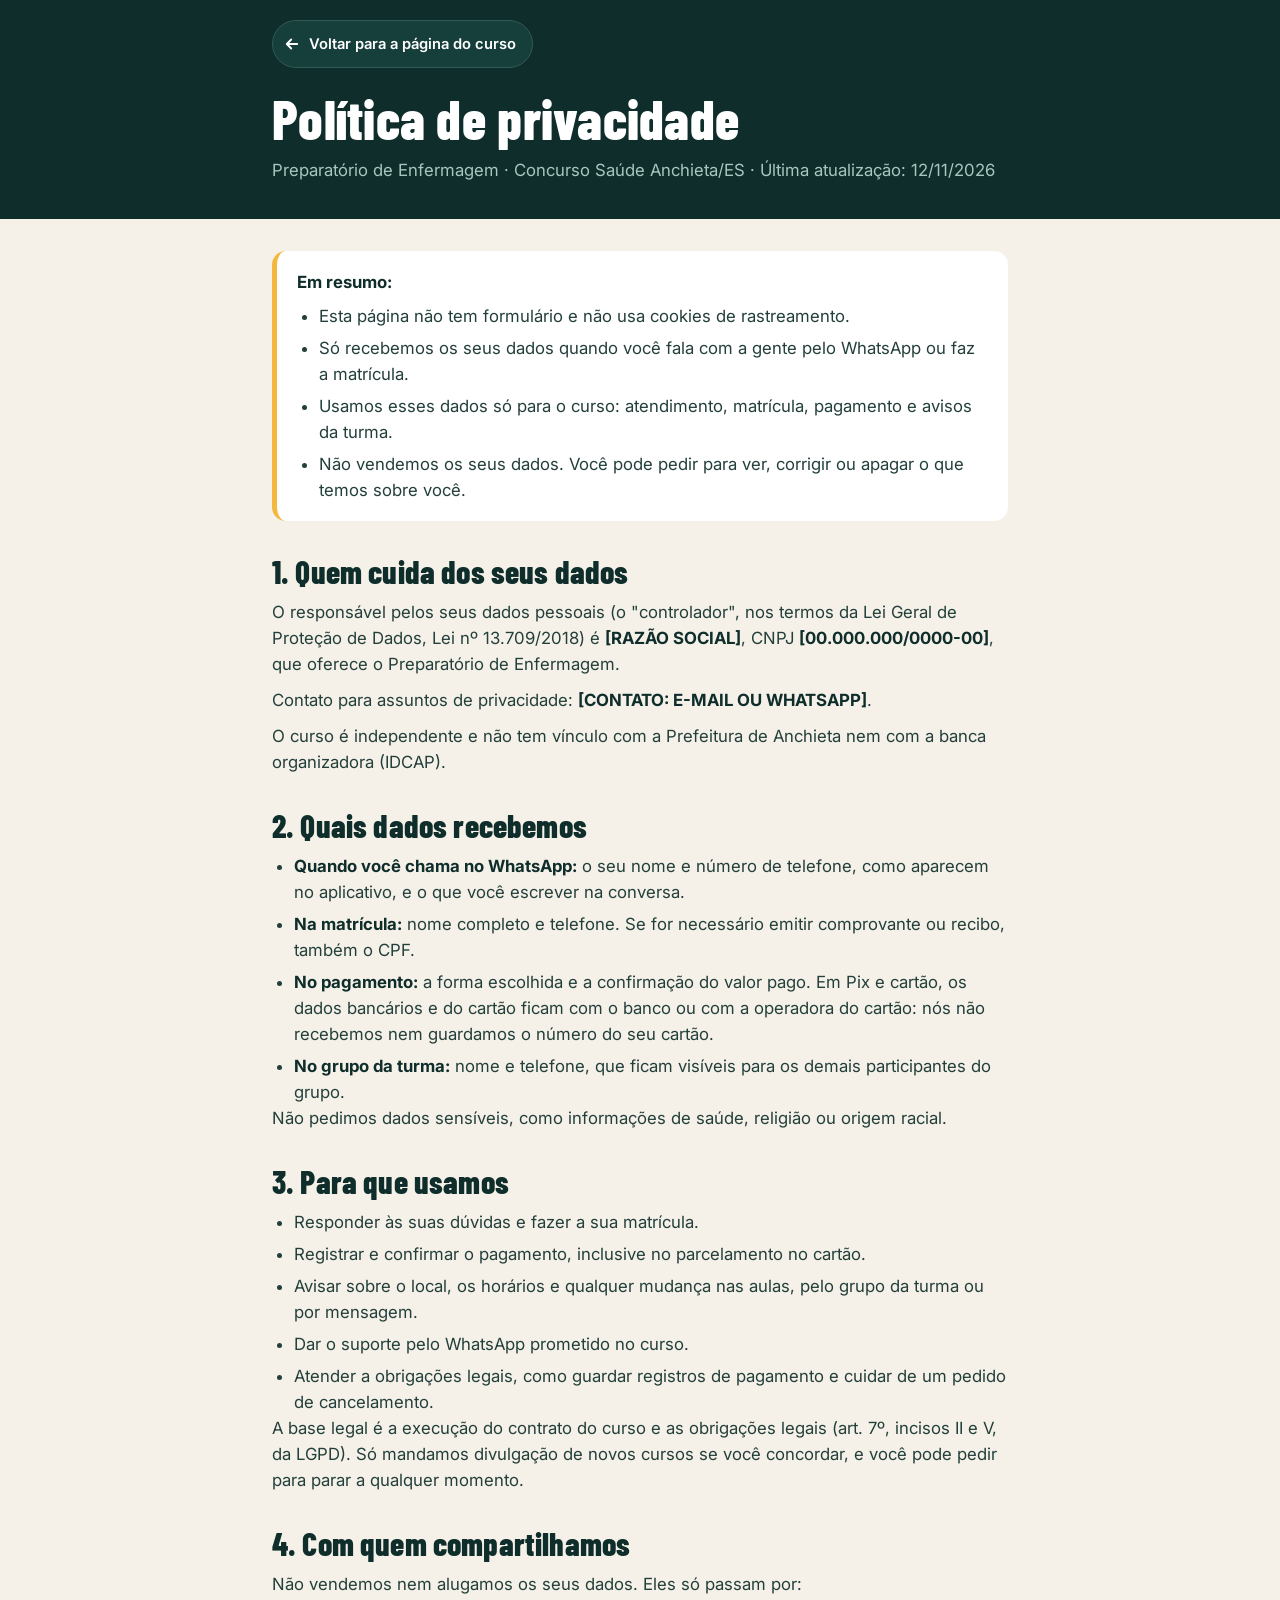
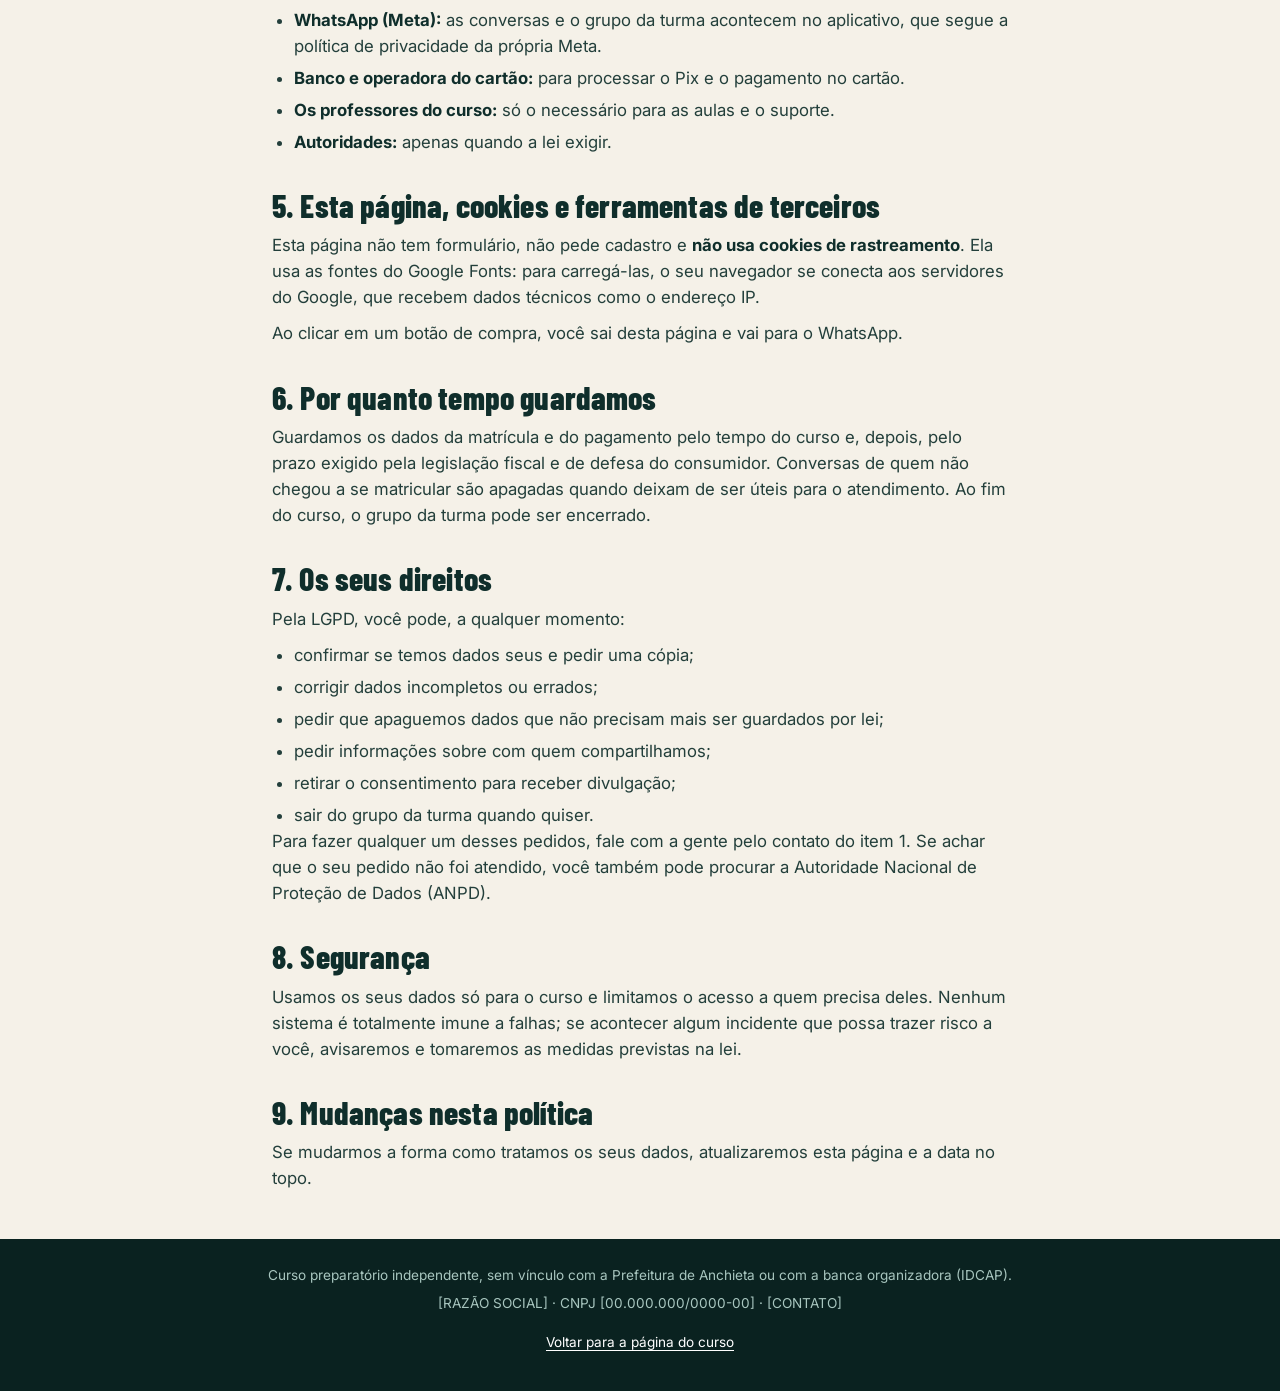
==== politica-de-privacidade.html @ b770c4c9 "Pagina de vendas do Preparatorio de Enfermagem (Concurso Saude Anchieta/ES) Co-Authored-By: Claude O" ====
<!DOCTYPE html>
<html lang="pt-BR">
<head>
<meta charset="UTF-8">
<meta name="viewport" content="width=device-width, initial-scale=1, viewport-fit=cover">
<title>Política de privacidade · Preparatório de Enfermagem</title>
<meta name="description" content="Como o Preparatório de Enfermagem trata os seus dados pessoais.">
<meta name="theme-color" content="#0F2E2B">
<meta name="robots" content="noindex">
<link rel="icon" href="data:image/svg+xml,%3Csvg xmlns='http://www.w3.org/2000/svg' viewBox='0 0 32 32'%3E%3Crect width='32' height='32' rx='8' fill='%230F2E2B'/%3E%3Cpath d='M13 7h6v6h6v6h-6v6h-6v-6H7v-6h6z' fill='%23F4B740'/%3E%3C/svg%3E">
<link rel="preconnect" href="https://fonts.googleapis.com">
<link rel="preconnect" href="https://fonts.gstatic.com" crossorigin>
<link href="https://fonts.googleapis.com/css2?family=Barlow+Condensed:wght@700;800&family=Inter:wght@400;500;600;700&display=swap" rel="stylesheet">
<link rel="stylesheet" href="styles.css">
</head>
<body class="pagina-texto">
<a class="pular" href="#conteudo">Pular para o conteúdo</a>

<header class="texto-topo">
  <div class="caixa estreita">
    <a class="voltar" href="index.html">
      <svg viewBox="0 0 24 24" aria-hidden="true"><path d="M19 12H5M11 6l-6 6 6 6"/></svg>
      Voltar para a página do curso
    </a>
    <h1>Política de privacidade</h1>
    <p>Preparatório de Enfermagem · Concurso Saúde Anchieta/ES · Última atualização: 12/11/2026</p>
  </div>
</header>

<main id="conteudo" class="texto-corpo">
  <div class="caixa estreita">

    <div class="resumo-privacidade">
      <p><strong>Em resumo:</strong></p>
      <ul>
        <li>Esta página não tem formulário e não usa cookies de rastreamento.</li>
        <li>Só recebemos os seus dados quando você fala com a gente pelo WhatsApp ou faz a matrícula.</li>
        <li>Usamos esses dados só para o curso: atendimento, matrícula, pagamento e avisos da turma.</li>
        <li>Não vendemos os seus dados. Você pode pedir para ver, corrigir ou apagar o que temos sobre você.</li>
      </ul>
    </div>

    <h2>1. Quem cuida dos seus dados</h2>
    <p>O responsável pelos seus dados pessoais (o "controlador", nos termos da Lei Geral de Proteção de Dados, Lei nº 13.709/2018) é <strong>[RAZÃO SOCIAL]</strong>, CNPJ <strong>[00.000.000/0000-00]</strong>, que oferece o Preparatório de Enfermagem.</p>
    <p>Contato para assuntos de privacidade: <strong>[CONTATO: E-MAIL OU WHATSAPP]</strong>.</p>
    <p>O curso é independente e não tem vínculo com a Prefeitura de Anchieta nem com a banca organizadora (IDCAP).</p>

    <h2>2. Quais dados recebemos</h2>
    <ul>
      <li><strong>Quando você chama no WhatsApp:</strong> o seu nome e número de telefone, como aparecem no aplicativo, e o que você escrever na conversa.</li>
      <li><strong>Na matrícula:</strong> nome completo e telefone. Se for necessário emitir comprovante ou recibo, também o CPF.</li>
      <li><strong>No pagamento:</strong> a forma escolhida e a confirmação do valor pago. Em Pix e cartão, os dados bancários e do cartão ficam com o banco ou com a operadora do cartão: nós não recebemos nem guardamos o número do seu cartão.</li>
      <li><strong>No grupo da turma:</strong> nome e telefone, que ficam visíveis para os demais participantes do grupo.</li>
    </ul>
    <p>Não pedimos dados sensíveis, como informações de saúde, religião ou origem racial.</p>

    <h2>3. Para que usamos</h2>
    <ul>
      <li>Responder às suas dúvidas e fazer a sua matrícula.</li>
      <li>Registrar e confirmar o pagamento, inclusive no parcelamento no cartão.</li>
      <li>Avisar sobre o local, os horários e qualquer mudança nas aulas, pelo grupo da turma ou por mensagem.</li>
      <li>Dar o suporte pelo WhatsApp prometido no curso.</li>
      <li>Atender a obrigações legais, como guardar registros de pagamento e cuidar de um pedido de cancelamento.</li>
    </ul>
    <p>A base legal é a execução do contrato do curso e as obrigações legais (art. 7º, incisos II e V, da LGPD). Só mandamos divulgação de novos cursos se você concordar, e você pode pedir para parar a qualquer momento.</p>

    <h2>4. Com quem compartilhamos</h2>
    <p>Não vendemos nem alugamos os seus dados. Eles só passam por:</p>
    <ul>
      <li><strong>WhatsApp (Meta):</strong> as conversas e o grupo da turma acontecem no aplicativo, que segue a política de privacidade da própria Meta.</li>
      <li><strong>Banco e operadora do cartão:</strong> para processar o Pix e o pagamento no cartão.</li>
      <li><strong>Os professores do curso:</strong> só o necessário para as aulas e o suporte.</li>
      <li><strong>Autoridades:</strong> apenas quando a lei exigir.</li>
    </ul>

    <h2>5. Esta página, cookies e ferramentas de terceiros</h2>
    <p>Esta página não tem formulário, não pede cadastro e <strong>não usa cookies de rastreamento</strong>. Ela usa as fontes do Google Fonts: para carregá-las, o seu navegador se conecta aos servidores do Google, que recebem dados técnicos como o endereço IP.</p>
    <!-- SE INSTALAR O PIXEL DA META OU O GOOGLE TAG, TROQUE O PARÁGRAFO ACIMA: informe que a página passa a usar
         cookies de medição de anúncios dessas empresas e como a pessoa pode desativá-los (configurações do navegador
         e da conta da Meta/Google). Atualize também a data no topo. -->
    <p>Ao clicar em um botão de compra, você sai desta página e vai para o WhatsApp.</p>

    <h2>6. Por quanto tempo guardamos</h2>
    <p>Guardamos os dados da matrícula e do pagamento pelo tempo do curso e, depois, pelo prazo exigido pela legislação fiscal e de defesa do consumidor. Conversas de quem não chegou a se matricular são apagadas quando deixam de ser úteis para o atendimento. Ao fim do curso, o grupo da turma pode ser encerrado.</p>

    <h2>7. Os seus direitos</h2>
    <p>Pela LGPD, você pode, a qualquer momento:</p>
    <ul>
      <li>confirmar se temos dados seus e pedir uma cópia;</li>
      <li>corrigir dados incompletos ou errados;</li>
      <li>pedir que apaguemos dados que não precisam mais ser guardados por lei;</li>
      <li>pedir informações sobre com quem compartilhamos;</li>
      <li>retirar o consentimento para receber divulgação;</li>
      <li>sair do grupo da turma quando quiser.</li>
    </ul>
    <p>Para fazer qualquer um desses pedidos, fale com a gente pelo contato do item 1. Se achar que o seu pedido não foi atendido, você também pode procurar a Autoridade Nacional de Proteção de Dados (ANPD).</p>

    <h2>8. Segurança</h2>
    <p>Usamos os seus dados só para o curso e limitamos o acesso a quem precisa deles. Nenhum sistema é totalmente imune a falhas; se acontecer algum incidente que possa trazer risco a você, avisaremos e tomaremos as medidas previstas na lei.</p>

    <h2>9. Mudanças nesta política</h2>
    <p>Se mudarmos a forma como tratamos os seus dados, atualizaremos esta página e a data no topo.</p>
  </div>
</main>

<footer class="rodape">
  <div class="caixa">
    <p>Curso preparatório independente, sem vínculo com a Prefeitura de Anchieta ou com a banca organizadora (IDCAP).</p>
    <p>[RAZÃO SOCIAL] · CNPJ [00.000.000/0000-00] · [CONTATO]</p>
    <p><a href="index.html">Voltar para a página do curso</a></p>
  </div>
</footer>
</body>
</html>
---- styles.css ----
/* Preparatório de Enfermagem · página de vendas. Mobile-first.
   Âmbar só nos botões de compra e números de destaque; coral só nos prazos. */
:root {
  --escuro: #0F2E2B;
  --card: #163F3B;
  --borda: #2F5A55;
  --creme: #F5F1E8;
  --creme-2: #EDE7DA;
  --ambar: #F4B740;
  --ambar-hover: #FFC94D;
  --verde: #22C55E;
  --verde-claro: #15803D;   /* verde dos checks em fundo claro (contraste) */
  --coral: #E8553D;
  --texto-2: #A8C6BF;
  --texto-claro-2: #3D5A56; /* texto secundário em fundo creme */
  --raio: 16px;
  --sombra: 0 18px 40px -22px rgba(4, 20, 18, .55);
  --barra-topo: 40px;
  --lado: 16px;             /* margem lateral */
}

* { box-sizing: border-box; }
html { scroll-behavior: smooth; -webkit-text-size-adjust: 100%; }
body {
  margin: 0;
  font-family: 'Inter', system-ui, -apple-system, 'Segoe UI', Roboto, sans-serif;
  font-size: 1rem;
  line-height: 1.55;
  color: #fff;
  background: var(--escuro);
  padding-top: var(--barra-topo);
  overflow-wrap: break-word;
}
h1, h2, h3 { font-family: 'Barlow Condensed', 'Inter', sans-serif; font-weight: 800; line-height: 1.05; letter-spacing: .005em; margin: 0; }
h2 { font-size: clamp(1.9rem, 7vw, 2.8rem); margin-bottom: 20px; }
h3 { font-size: 1.4rem; font-weight: 700; }
p { margin: 0; }
img { max-width: 100%; display: block; }
a { color: inherit; }
:focus-visible { outline: 3px solid var(--ambar); outline-offset: 3px; border-radius: 6px; }
.clara :focus-visible, .creme-2 :focus-visible { outline-color: var(--escuro); }
.hidden { display: none !important; }
.sr { position: absolute; width: 1px; height: 1px; overflow: hidden; clip: rect(0 0 0 0); white-space: nowrap; }

.pular { position: absolute; left: 12px; top: -60px; z-index: 100; background: var(--ambar); color: var(--escuro); padding: 12px 16px; border-radius: 10px; font-weight: 700; }
.pular:focus { top: calc(var(--barra-topo) + 8px); }

.caixa { width: 100%; max-width: 1100px; margin: 0 auto; padding: 0 var(--lado); }
.estreita { max-width: 800px; }
.centro { text-align: center; }
.secao { padding: 44px 0; }
.escura { background: var(--escuro); color: #fff; }
.clara { background: var(--creme); color: var(--escuro); }
.creme-2 { background: var(--creme-2); color: var(--escuro); }
.destaque { color: var(--ambar); }
.selo { display: inline-block; font-size: .8rem; font-weight: 600; letter-spacing: .02em; color: var(--texto-2); border: 1px solid var(--borda); background: var(--card); padding: 6px 12px; border-radius: 99px; margin-bottom: 14px; }

/* ===== Barra do topo ===== */
.barra-topo {
  position: fixed; inset: 0 0 auto 0; z-index: 50; min-height: var(--barra-topo);
  display: flex; align-items: center; justify-content: center; flex-wrap: wrap; gap: 0 8px; padding: 6px 12px;
  background: #0A2220; border-bottom: 1px solid var(--borda); color: var(--texto-2); font-size: .85rem; text-align: center;
}
.barra-topo strong { color: #fff; font-weight: 700; }
#contador { color: var(--ambar); font-variant-numeric: tabular-nums; }
.so-desktop { display: none; }

/* ===== Botões de compra ===== */
.botao {
  display: inline-flex; align-items: center; justify-content: center; gap: 10px;
  min-height: 52px; padding: 14px 24px; border-radius: 14px;
  background: var(--ambar); color: var(--escuro); text-decoration: none;
  font-weight: 700; font-size: 1.05rem; line-height: 1.2; text-align: center;
  box-shadow: 0 10px 24px -12px rgba(244, 183, 64, .7);
  transition: background .2s ease, transform .2s ease, box-shadow .2s ease;
}
.botao:hover { background: var(--ambar-hover); transform: translateY(-2px); box-shadow: 0 16px 30px -14px rgba(244, 183, 64, .85); }
.botao:active { transform: translateY(0); }
.botao svg { width: 20px; height: 20px; fill: none; stroke: currentColor; stroke-width: 2.4; stroke-linecap: round; stroke-linejoin: round; }
.botao-grande { width: 100%; font-size: 1.12rem; min-height: 56px; }
.botao-gigante { width: 100%; font-size: 1.2rem; min-height: 60px; padding: 16px 24px; }
.sem-quebra { white-space: nowrap; }
.micro { margin-top: 10px; font-size: .85rem; color: var(--texto-2); }
.micro-escuro { color: var(--texto-claro-2); }

/* ===== Hero ===== */
.hero { padding: 28px 0 40px; background:
  radial-gradient(120% 70% at 100% 0%, rgba(34, 197, 94, .12), transparent 60%),
  radial-gradient(90% 60% at 0% 100%, rgba(244, 183, 64, .10), transparent 60%), var(--escuro); }
.hero-grade { display: grid; gap: 28px; }
.hero h1 { font-size: clamp(2.2rem, 10vw, 3.9rem); margin-bottom: 14px; }
.sub { color: #DCEAE6; font-size: 1.05rem; margin-bottom: 22px; }
.sub strong { color: #fff; }

/* Resumo ao lado do título (só em telas largas; no celular, os números logo abaixo cumprem o papel) */
.hero-resumo { display: none; background: var(--card); border: 1px solid var(--borda); border-radius: 22px; padding: 26px; box-shadow: var(--sombra); }
.hero-resumo-titulo { font-size: .8rem; font-weight: 700; letter-spacing: .08em; text-transform: uppercase; color: var(--texto-2); margin-bottom: 14px; }
.hero-resumo ul { list-style: none; margin: 0; padding: 0; display: grid; gap: 14px; }
.hero-resumo li { display: flex; align-items: baseline; gap: 12px; padding-bottom: 14px; border-bottom: 1px solid var(--borda); }
.hero-resumo li:last-child { border-bottom: 0; padding-bottom: 0; }
.hero-resumo strong { font-family: 'Barlow Condensed', sans-serif; font-weight: 800; font-size: 2.4rem; line-height: 1; color: var(--ambar); min-width: 128px; white-space: nowrap; }
.hero-resumo span { color: #DCEAE6; }
.hero-resumo-equipe { margin-top: 18px; padding-top: 16px; border-top: 1px solid var(--borda); font-size: .9rem; color: var(--texto-2); }

/* ===== Números ===== */
.numeros { background: var(--card); border-top: 1px solid var(--borda); border-bottom: 1px solid var(--borda); padding: 24px 0; }
.numeros-grade { display: grid; grid-template-columns: 1fr 1fr; gap: 10px; }
.numero { padding: 14px 12px; border-radius: 14px; background: var(--escuro); border: 1px solid var(--borda); }
.numero strong { display: block; font-family: 'Barlow Condensed', sans-serif; font-weight: 800; font-size: clamp(1.55rem, 7vw, 2.3rem); line-height: 1; color: var(--ambar); margin-bottom: 4px; }
.numero > span { font-size: .85rem; color: var(--texto-2); display: block; }

/* ===== Dor ===== */
.lista-dor { list-style: none; margin: 0 0 22px; padding: 0; display: grid; gap: 10px; }
.lista-dor li { display: flex; gap: 12px; align-items: flex-start; background: #fff; border-radius: 14px; padding: 14px; font-weight: 500; box-shadow: 0 6px 18px -14px rgba(15, 46, 43, .5); }
.icone-x { flex: 0 0 26px; height: 26px; border-radius: 50%; background: #FBE3DE; position: relative; }
.icone-x::before, .icone-x::after { content: ''; position: absolute; left: 6px; top: 12px; width: 14px; height: 2.5px; border-radius: 2px; background: #B83A24; transform: rotate(45deg); }
.icone-x::after { transform: rotate(-45deg); }
.agitacao { font-size: 1.12rem; font-weight: 700; line-height: 1.45; border-left: 5px solid var(--escuro); padding: 4px 0 4px 16px; }
.agitacao-escura { border-left-color: var(--coral); color: #fff; margin-top: 24px; }

/* ===== Cards ===== */
.cards-3 { display: grid; gap: 12px; }
.card { background: var(--card); border: 1px solid var(--borda); border-radius: var(--raio); padding: 20px; }
.card h3 { margin: 12px 0 6px; }
.card p { color: var(--texto-2); }
.card-icone { display: inline-grid; place-items: center; width: 44px; height: 44px; border-radius: 12px; background: rgba(34, 197, 94, .14); }
.card-icone svg { width: 24px; height: 24px; fill: none; stroke: var(--verde); stroke-width: 2; stroke-linecap: round; stroke-linejoin: round; }

/* ===== Aulas ===== */
.aulas { list-style: none; margin: 0; padding: 0; display: grid; gap: 10px; }
.aula { display: flex; gap: 14px; background: #fff; border-radius: var(--raio); padding: 16px; box-shadow: 0 8px 22px -16px rgba(15, 46, 43, .5); }
.aula-num { font-family: 'Barlow Condensed', sans-serif; font-weight: 800; font-size: 2rem; line-height: 1; color: var(--escuro); background: var(--creme); border-radius: 10px; padding: 7px 9px; height: fit-content; }
.aula h3 { margin-bottom: 4px; }
.aula p { color: var(--texto-claro-2); font-size: .95rem; }
.selo-claro { margin-top: 18px; display: inline-block; font-size: .88rem; font-weight: 600; background: var(--escuro); color: var(--creme); padding: 8px 14px; border-radius: 99px; }

/* ===== Equipe ===== */
.equipe-intro { color: #DCEAE6; font-size: 1.05rem; margin-bottom: 22px; }
.professora { background: var(--card); border: 1px solid var(--borda); border-left: 5px solid var(--ambar); border-radius: var(--raio); padding: 22px 20px; margin-bottom: 14px; }
.professora-papel { font-size: .8rem; font-weight: 700; letter-spacing: .08em; text-transform: uppercase; color: var(--ambar); margin-bottom: 6px; }
.professora h3 { font-size: clamp(1.7rem, 7vw, 2.2rem); }
.selos { list-style: none; padding: 0; margin: 14px 0 18px; display: flex; flex-wrap: wrap; gap: 8px; }
.selos li { background: rgba(244, 183, 64, .14); border: 1px solid rgba(244, 183, 64, .45); color: #FFE2A6; font-weight: 700; font-size: .85rem; padding: 6px 12px; border-radius: 99px; }
.rotulo { font-weight: 700; color: var(--texto-2); margin-bottom: 6px; }
.especialidades { margin: 0 0 18px; padding-left: 20px; display: grid; gap: 4px; }
.citacao { margin: 0; padding: 16px 18px; border-radius: 12px; background: var(--escuro); border: 1px solid var(--borda); font-size: 1.05rem; font-style: italic; line-height: 1.5; }
.equipe-demais { border: 1px dashed var(--borda); border-radius: var(--raio); padding: 16px 20px; margin-bottom: 22px; color: #DCEAE6; }

/* ===== Depoimentos ===== */
.depoimentos { display: grid; gap: 12px; }
.depo { margin: 0; background: #fff; border-radius: var(--raio); padding: 20px; }
.depo blockquote { margin: 0 0 10px; }
.depo figcaption { font-weight: 700; color: var(--texto-claro-2); }

/* ===== Pilha de valor ===== */
.pilha { list-style: none; margin: 0 0 20px; padding: 0; display: grid; gap: 10px; }
.pilha li { display: flex; gap: 12px; align-items: flex-start; background: var(--card); border: 1px solid var(--borda); border-radius: 14px; padding: 14px 16px; font-size: 1.02rem; }
.check { flex: 0 0 26px; height: 26px; border-radius: 50%; background: var(--verde); position: relative; }
.check::after { content: ''; position: absolute; left: 9px; top: 5px; width: 7px; height: 13px; border: solid var(--escuro); border-width: 0 3px 3px 0; transform: rotate(45deg); }
.total-questoes { font-size: 1.2rem; text-align: center; margin-bottom: 20px; }
.total-questoes strong { font-family: 'Barlow Condensed', sans-serif; font-size: 2.4rem; color: var(--ambar); display: block; line-height: 1; }

/* ===== Investimento ===== */
.investimento { background: linear-gradient(180deg, var(--creme) 0%, #FBF3DD 100%); }
.preco-grade { display: grid; gap: 16px; }
.preco-card { background: #fff; border: 3px solid var(--escuro); border-radius: 22px; padding: 22px 18px; text-align: center; box-shadow: var(--sombra); }
.ancora { font-size: 1rem; margin-bottom: 14px; }
.ancora s { color: #8B4A3F; text-decoration-thickness: 2px; }
.voce-paga { font-weight: 600; color: var(--texto-claro-2); }
.preco { font-family: 'Barlow Condensed', sans-serif; font-weight: 800; line-height: .9; color: var(--escuro); font-size: clamp(5rem, 25vw, 7.5rem); margin: 4px 0 8px; }
.preco .moeda { font-size: .38em; vertical-align: top; margin-right: 4px; position: relative; top: .25em; }
.parcelas { font-weight: 600; margin-bottom: 16px; }
.argumentos { list-style: none; margin: 0; padding: 0; display: grid; gap: 10px; }
.argumentos li { background: #fff; border-left: 5px solid var(--ambar); border-radius: 12px; padding: 14px 16px; }

/* ===== Comparativo ===== */
.comparativo { width: 100%; border-collapse: separate; border-spacing: 0; font-size: .97rem; }
.comparativo th, .comparativo td { padding: 14px 16px; text-align: left; vertical-align: middle; }
.comparativo thead th { font-family: 'Barlow Condensed', sans-serif; font-size: 1.2rem; font-weight: 700; letter-spacing: .01em; }
.comparativo thead .col-item { color: var(--texto-claro-2); padding-left: 4px; }
.comparativo thead .col-sozinho { background: #DCD4C3; color: var(--escuro); text-align: center; border-radius: 14px 0 0 0; }
.comparativo thead .col-prep { background: var(--escuro); color: #fff; border-radius: 0 14px 0 0; position: relative; }
.selo-recomendado { display: block; width: fit-content; margin-bottom: 4px; font-family: 'Inter', sans-serif; font-size: .7rem; font-weight: 700; letter-spacing: .06em; text-transform: uppercase; background: var(--ambar); color: var(--escuro); padding: 3px 8px; border-radius: 99px; }
.comparativo tbody th { background: #fff; font-weight: 600; color: var(--escuro); border-top: 1px solid #E8E1D2; }
.comparativo tbody tr:first-child th { border-top-left-radius: 14px; }
.comparativo tbody tr:last-child th { border-bottom-left-radius: 14px; }
.comparativo tbody .col-sozinho { background: #F7F3EA; color: #8B4A3F; font-weight: 600; text-align: center; border-top: 1px solid #E8E1D2; white-space: nowrap; }
.comparativo tbody .col-prep { background: #EAF6EE; color: var(--escuro); font-weight: 700; border-top: 1px solid #D5EBDC; }
.comparativo tbody tr:last-child .col-prep { border-bottom-right-radius: 14px; }
.cel { display: inline-flex; align-items: flex-start; gap: 8px; text-align: left; }
.marca { display: inline-block; width: 22px; height: 22px; border-radius: 50%; position: relative; flex: 0 0 22px; margin-top: 1px; }
.marca.nao { background: #FBE3DE; }
.marca.nao::before, .marca.nao::after { content: ''; position: absolute; left: 5px; top: 10px; width: 12px; height: 2.2px; border-radius: 2px; background: #B83A24; transform: rotate(45deg); }
.marca.nao::after { transform: rotate(-45deg); }
.marca.sim { background: var(--verde-claro); }
.marca.sim::after { content: ''; position: absolute; left: 8px; top: 4px; width: 5px; height: 10px; border: solid #fff; border-width: 0 2.4px 2.4px 0; transform: rotate(45deg); }

/* No celular, cada linha vira um bloco: o item em cima e as duas respostas lado a lado */
@media (max-width: 599px) {
  .comparativo, .comparativo tbody, .comparativo tr, .comparativo th, .comparativo td { display: block; }
  .comparativo thead { position: absolute; width: 1px; height: 1px; overflow: hidden; clip: rect(0 0 0 0); }
  .comparativo tbody { display: grid; gap: 10px; }
  .comparativo tbody tr { display: grid; grid-template-columns: 1fr 1.6fr; border-radius: 14px; overflow: hidden; box-shadow: 0 6px 18px -14px rgba(15, 46, 43, .5); }
  .comparativo tbody th { grid-column: 1 / -1; border-top: 0; border-radius: 0 !important; padding: 12px 14px; font-size: 1rem; }
  .comparativo tbody td { border-top: 0; padding: 10px 14px 12px; font-size: .92rem; text-align: left; white-space: normal; border-radius: 0 !important; }
  .comparativo tbody td::before { content: attr(data-rotulo); display: block; font-size: .72rem; font-weight: 700; letter-spacing: .05em; text-transform: uppercase; color: var(--texto-claro-2); margin-bottom: 4px; }
  .comparativo tbody .col-sozinho { text-align: left; }
}

/* ===== Linha do tempo ===== */
.linha-tempo { list-style: none; margin: 0; padding: 0 0 0 26px; position: relative; display: grid; gap: 18px; }
.linha-tempo::before { content: ''; position: absolute; left: 7px; top: 8px; bottom: 8px; width: 3px; border-radius: 3px; background: var(--borda); }
.linha-tempo li { position: relative; }
.linha-tempo li::before { content: ''; position: absolute; left: -26px; top: 6px; width: 17px; height: 17px; border-radius: 50%; background: var(--coral); box-shadow: 0 0 0 4px var(--escuro); }
.linha-tempo .data { display: block; font-family: 'Barlow Condensed', sans-serif; font-weight: 800; font-size: 2rem; line-height: 1; color: var(--coral); }
.linha-tempo span { color: #DCEAE6; }
.vagas { margin-top: 14px; font-weight: 700; color: var(--texto-2); }

/* ===== Quiz ===== */
.intro-quiz { margin: -8px 0 18px; color: var(--texto-claro-2); }
.quiz { background: #fff; border-radius: 20px; padding: 18px; box-shadow: var(--sombra); }
.quiz-progresso { font-size: .85rem; font-weight: 700; color: var(--texto-claro-2); margin-bottom: 6px; }
.quiz-pergunta { font-family: 'Barlow Condensed', sans-serif; font-size: 1.5rem; font-weight: 700; line-height: 1.15; margin-bottom: 14px; }
.quiz-pergunta:focus { outline: none; }
.quiz-opcoes { display: grid; gap: 8px; }
.quiz-opcao {
  display: flex; align-items: center; gap: 12px; width: 100%; min-height: 52px; padding: 10px 12px;
  border: 2px solid #DCD4C3; border-radius: 12px; background: var(--creme); color: var(--escuro);
  font: inherit; font-weight: 600; text-align: left; cursor: pointer; transition: border-color .15s, background .15s;
}
.quiz-opcao:hover:not(:disabled) { border-color: var(--escuro); }
.quiz-opcao:disabled { cursor: default; }
.quiz-letra { flex: 0 0 32px; height: 32px; border-radius: 9px; display: grid; place-items: center; background: #fff; font-weight: 800; }
.quiz-opcao.certa { border-color: var(--verde-claro); background: #E3F6E8; }
.quiz-opcao.errada { border-color: #B83A24; background: #FBE3DE; }
.quiz-feedback { margin-top: 12px; padding: 12px 14px; border-radius: 12px; font-weight: 500; }
.quiz-feedback.ok { background: #E3F6E8; color: #0F4D27; }
.quiz-feedback.erro { background: #FBE3DE; color: #6E1F12; }
.quiz-acoes { margin-top: 14px; display: flex; justify-content: flex-end; }
.quiz-proxima { min-height: 50px; padding: 12px 22px; border-radius: 12px; border: 0; background: var(--escuro); color: #fff; font: inherit; font-weight: 700; cursor: pointer; }
.quiz-resultado { text-align: center; }
.quiz-resultado .quiz-pergunta { font-size: 1.9rem; }
.quiz-resultado p { margin-bottom: 16px; color: var(--texto-claro-2); }

/* ===== FAQ ===== */
.faq { display: grid; gap: 8px; }
.faq details { background: #fff; border-radius: 14px; border: 1px solid #E3DCCD; }
.faq summary { list-style: none; cursor: pointer; min-height: 54px; display: flex; align-items: center; justify-content: space-between; gap: 14px; padding: 12px 16px; font-weight: 700; }
.faq summary::-webkit-details-marker { display: none; }
.faq summary::after { content: '+'; flex: 0 0 auto; font-size: 1.6rem; line-height: 1; font-weight: 500; transition: transform .2s; }
.faq details[open] summary::after { transform: rotate(45deg); }
.faq details p { padding: 0 16px 16px; color: var(--texto-claro-2); }

/* ===== Final ===== */
.final { background: radial-gradient(80% 60% at 50% 0%, rgba(244, 183, 64, .14), transparent 70%), var(--escuro); padding: 52px 0; }
.final h2 { font-size: clamp(2.1rem, 9vw, 3.4rem); }
.final p { color: #DCEAE6; font-size: 1.05rem; margin-bottom: 22px; }
.final .micro { margin-top: 10px; margin-bottom: 0; font-size: .9rem; color: var(--texto-2); }

/* ===== Rodapé ===== */
.rodape { background: #0A2220; color: var(--texto-2); font-size: .85rem; padding: 26px 0 100px; text-align: center; }
.rodape p + p { margin-top: 6px; }
.rodape a { color: #fff; text-underline-offset: 3px; display: inline-block; padding: 12px 4px; }

/* ===== Página de texto (política de privacidade) ===== */
.pagina-texto { padding-top: 0; background: var(--creme); color: var(--escuro); }
.texto-topo { background: var(--escuro); color: #fff; padding: 20px 0 36px; }
.voltar { display: inline-flex; align-items: center; gap: 8px; min-height: 48px; padding: 0 16px 0 10px; border-radius: 99px; border: 1px solid var(--borda); background: var(--card); color: #fff; text-decoration: none; font-weight: 600; font-size: .92rem; margin-bottom: 22px; }
.voltar svg { width: 18px; height: 18px; fill: none; stroke: currentColor; stroke-width: 2.4; stroke-linecap: round; stroke-linejoin: round; }
.texto-topo h1 { font-size: clamp(2.2rem, 9vw, 3.4rem); margin-bottom: 10px; }
.texto-topo p { color: var(--texto-2); }
.texto-corpo { padding: 32px 0 48px; }
.texto-corpo h2 { font-size: clamp(1.5rem, 6vw, 2rem); margin: 34px 0 10px; }
.texto-corpo h2:first-child { margin-top: 0; }
.texto-corpo p, .texto-corpo li { color: #233F3B; }
.texto-corpo p + p { margin-top: 10px; }
.texto-corpo ul { margin: 10px 0 0; padding-left: 22px; display: grid; gap: 6px; }
.texto-corpo a { color: var(--escuro); font-weight: 600; text-underline-offset: 3px; }
.texto-corpo strong { color: var(--escuro); }
.resumo-privacidade { background: #fff; border-left: 5px solid var(--ambar); border-radius: 14px; padding: 18px 20px; margin-bottom: 8px; }
.resumo-privacidade ul { margin-top: 8px; }
.pagina-texto .rodape { padding-bottom: 26px; }

/* ===== Barra fixa no celular ===== */
.barra-celular {
  position: fixed; left: 0; right: 0; bottom: 0; z-index: 40;
  display: flex; align-items: center; justify-content: space-between; gap: 12px;
  padding: 10px var(--lado) calc(10px + env(safe-area-inset-bottom)); background: rgba(10, 34, 32, .97);
  border-top: 1px solid var(--borda); transform: translateY(110%); transition: transform .3s ease;
}
.barra-celular.visivel { transform: none; }
.barra-preco { font-family: 'Barlow Condensed', sans-serif; font-weight: 800; font-size: 1.7rem; color: var(--ambar); }
.barra-celular .botao { flex: 1; max-width: 240px; min-height: 50px; padding: 12px 18px; }

/* ===== Aparecer ao rolar (só com JavaScript; sem ele, tudo aparece) ===== */
.js .revelar { opacity: 0; transform: translateY(16px); transition: opacity .6s ease, transform .6s ease; }
.js .revelar.visivel { opacity: 1; transform: none; }

/* ===== Telas maiores ===== */
@media (min-width: 600px) {
  :root { --lado: 24px; }
  .so-desktop { display: inline; }
  .numeros-grade { grid-template-columns: repeat(4, 1fr); }
  .botao-grande { width: auto; }
  .botao-gigante { width: auto; min-width: 360px; }
}
@media (min-width: 900px) {
  :root { --lado: 32px; }
  body { font-size: 1.05rem; }
  .secao { padding: 64px 0; }
  .hero { padding: 52px 0 60px; }
  .hero-grade { grid-template-columns: 1.35fr .65fr; align-items: center; gap: 48px; }
  .hero-resumo { display: block; }
  .cards-3 { grid-template-columns: repeat(3, 1fr); gap: 16px; }
  .aulas { grid-template-columns: repeat(2, 1fr); gap: 12px; }
  .depoimentos { grid-template-columns: repeat(3, 1fr); }
  .preco-grade { grid-template-columns: 1.1fr .9fr; align-items: center; gap: 28px; }
  .preco-card { padding: 30px; }
  .barra-celular { display: none; }
  .rodape { padding-bottom: 26px; }
  .final { padding: 72px 0; }
}
@media (max-width: 380px) {
  :root { --lado: 14px; }
  body { font-size: .97rem; }
  .barra-topo { font-size: .78rem; }
  .numero { padding: 12px 10px; }
  .numero > span { font-size: .8rem; }
}

/* =====================================================================
   EFEITOS (só transform e opacity, leves no celular).
   Todos desligam com "reduzir movimento" no sistema (bloco no fim do arquivo).
   ===================================================================== */

/* Barra de progresso da leitura, logo abaixo da barra do prazo */
.progresso-leitura { position: fixed; left: 0; right: 0; top: var(--barra-topo); height: 3px; z-index: 51; background: var(--ambar); transform-origin: 0 50%; transform: scaleX(0); pointer-events: none; }

/* Topo: entra em sequência ao abrir a página */
@keyframes subir { from { opacity: 0; transform: translateY(18px); } to { opacity: 1; transform: none; } }
.hero-texto > *, .hero-resumo { animation: subir .7s cubic-bezier(.2, .7, .2, 1) both; }
.hero-texto > :nth-child(1) { animation-delay: .05s; }
.hero-texto > :nth-child(2) { animation-delay: .15s; }
.hero-texto > :nth-child(3) { animation-delay: .3s; }
.hero-texto > :nth-child(4) { animation-delay: .45s; }
.hero-texto > :nth-child(5) { animation-delay: .55s; }
.hero-resumo { animation-delay: .4s; }
.hero-resumo li { animation: subir .6s ease both; }
.hero-resumo li:nth-child(1) { animation-delay: .6s; }
.hero-resumo li:nth-child(2) { animation-delay: .72s; }
.hero-resumo li:nth-child(3) { animation-delay: .84s; }

/* Sublinhado âmbar que se desenha embaixo do destaque do título */
.hero h1 .destaque { background: linear-gradient(var(--ambar), var(--ambar)) 0 100% / 0 4px no-repeat; padding-bottom: 2px; animation: sublinhar .9s .9s cubic-bezier(.6, 0, .2, 1) forwards; }
@keyframes sublinhar { to { background-size: 100% 4px; } }

/* Luz que passeia devagar no fundo do topo */
.hero { position: relative; overflow: hidden; }
.hero::before { content: ''; position: absolute; width: 520px; height: 520px; right: -180px; top: -160px; border-radius: 50%; background: radial-gradient(closest-side, rgba(244, 183, 64, .16), transparent); animation: flutuar 14s ease-in-out infinite alternate; pointer-events: none; }
.hero > .caixa { position: relative; }
@keyframes flutuar { to { transform: translate(-120px, 140px) scale(1.15); } }

/* Seta do botão principal "chamando" */
.botao-grande svg { animation: empurrar 2.4s ease-in-out infinite; }
@keyframes empurrar { 0%, 60%, 100% { transform: none; } 75% { transform: translateX(5px); } }

/* Brilho que atravessa os botões de compra principais de tempos em tempos */
.botao-brilho { position: relative; overflow: hidden; isolation: isolate; }
.botao-brilho::after { content: ''; position: absolute; inset: 0 auto 0 0; width: 45%; z-index: -1; background: linear-gradient(100deg, transparent, rgba(255, 255, 255, .55), transparent); transform: translateX(-130%) skewX(-18deg); animation: brilho 4.5s ease-in-out 1.6s infinite; }
@keyframes brilho { 0% { transform: translateX(-130%) skewX(-18deg); } 25%, 100% { transform: translateX(330%) skewX(-18deg); } }

/* Contagem dos números: largura fixa para o texto não "pular" */
[data-contar] { font-variant-numeric: tabular-nums; display: inline-block; text-align: left; }

/* Cascata: os itens de uma lista aparecem um depois do outro (atraso definido no script) */
.js .revelar { transition: opacity .6s ease var(--atraso, 0s), transform .6s cubic-bezier(.2, .7, .2, 1) var(--atraso, 0s); }

/* Cartões sobem um pouco ao passar o mouse (só em quem tem mouse) */
@media (hover: hover) {
  .card, .aula, .numero, .argumentos li, .pilha li { transition: transform .25s ease, box-shadow .25s ease, border-color .25s ease, opacity .6s ease var(--atraso, 0s); }
  .card:hover, .numero:hover { transform: translateY(-4px); border-color: var(--ambar); box-shadow: 0 18px 30px -18px rgba(0, 0, 0, .6); }
  .aula:hover, .argumentos li:hover { transform: translateY(-3px); box-shadow: 0 16px 30px -18px rgba(15, 46, 43, .55); }
  .pilha li:hover { transform: translateX(4px); border-color: var(--verde); }
  .aula:hover .aula-num { background: var(--ambar); }
  .aula-num { transition: background .25s ease; }
}

/* Checks verdes "estalam" quando o item aparece */
.js .pilha li .check, .js .lista-dor li .icone-x { transform: scale(0); transition: transform .45s cubic-bezier(.3, 1.6, .5, 1) calc(var(--atraso, 0s) + .25s); }
.js .pilha li.visivel .check, .js .lista-dor li.visivel .icone-x { transform: scale(1); }

/* Preço: o valor das aulas avulsas é riscado na frente da pessoa */
.ancora s { text-decoration: none; background: linear-gradient(#8B4A3F, #8B4A3F) 0 58% / 0 2.5px no-repeat; transition: background-size .7s cubic-bezier(.6, 0, .2, 1) .6s; }
.js .preco-card.visivel .ancora s, .preco-card:not(.revelar) .ancora s { background-size: 100% 2.5px; }
html:not(.js) .ancora s { text-decoration: line-through; }
.js .preco-card .preco { transform: scale(.85); opacity: 0; transition: transform .6s cubic-bezier(.3, 1.5, .5, 1) .9s, opacity .4s ease .9s; transform-origin: 50% 70%; }
.js .preco-card.visivel .preco { transform: none; opacity: 1; }

/* Linha do tempo se desenha; a data da prova pulsa */
.js .anima-linha::before { transform: scaleY(0); transform-origin: top; transition: transform 1.4s cubic-bezier(.5, 0, .2, 1) .2s; }
.js .anima-linha.visivel::before { transform: none; }
.linha-tempo li:last-child::before { animation: pulsar 2s ease-out infinite; }
@keyframes pulsar { 0% { box-shadow: 0 0 0 4px var(--escuro), 0 0 0 4px rgba(232, 85, 61, .55); } 100% { box-shadow: 0 0 0 4px var(--escuro), 0 0 0 16px rgba(232, 85, 61, 0); } }

/* Quiz: resposta certa salta, errada balança */
.quiz-opcao.certa { animation: saltar .5s cubic-bezier(.3, 1.6, .5, 1); }
.quiz-opcao.errada { animation: balancar .45s ease; }
@keyframes saltar { 40% { transform: scale(1.04); } }
@keyframes balancar { 20%, 60% { transform: translateX(-6px); } 40%, 80% { transform: translateX(6px); } }
.quiz-feedback, .quiz-resultado { animation: subir .4s ease both; }

/* FAQ: a resposta desliza ao abrir */
.faq details[open] p { animation: subir .35s ease both; }

@media (prefers-reduced-motion: reduce) {
  html { scroll-behavior: auto; }
  *, *::before, *::after { transition: none !important; animation: none !important; }
  .js .revelar { opacity: 1; transform: none; }
  .js .pilha li .check, .js .lista-dor li .icone-x, .js .preco-card .preco { transform: none; opacity: 1; }
  .js .anima-linha::before { transform: none; }
  .ancora s { background-size: 100% 2.5px; }
  .hero h1 .destaque { background-size: 100% 4px; }
  .progresso-leitura { display: none; }
}
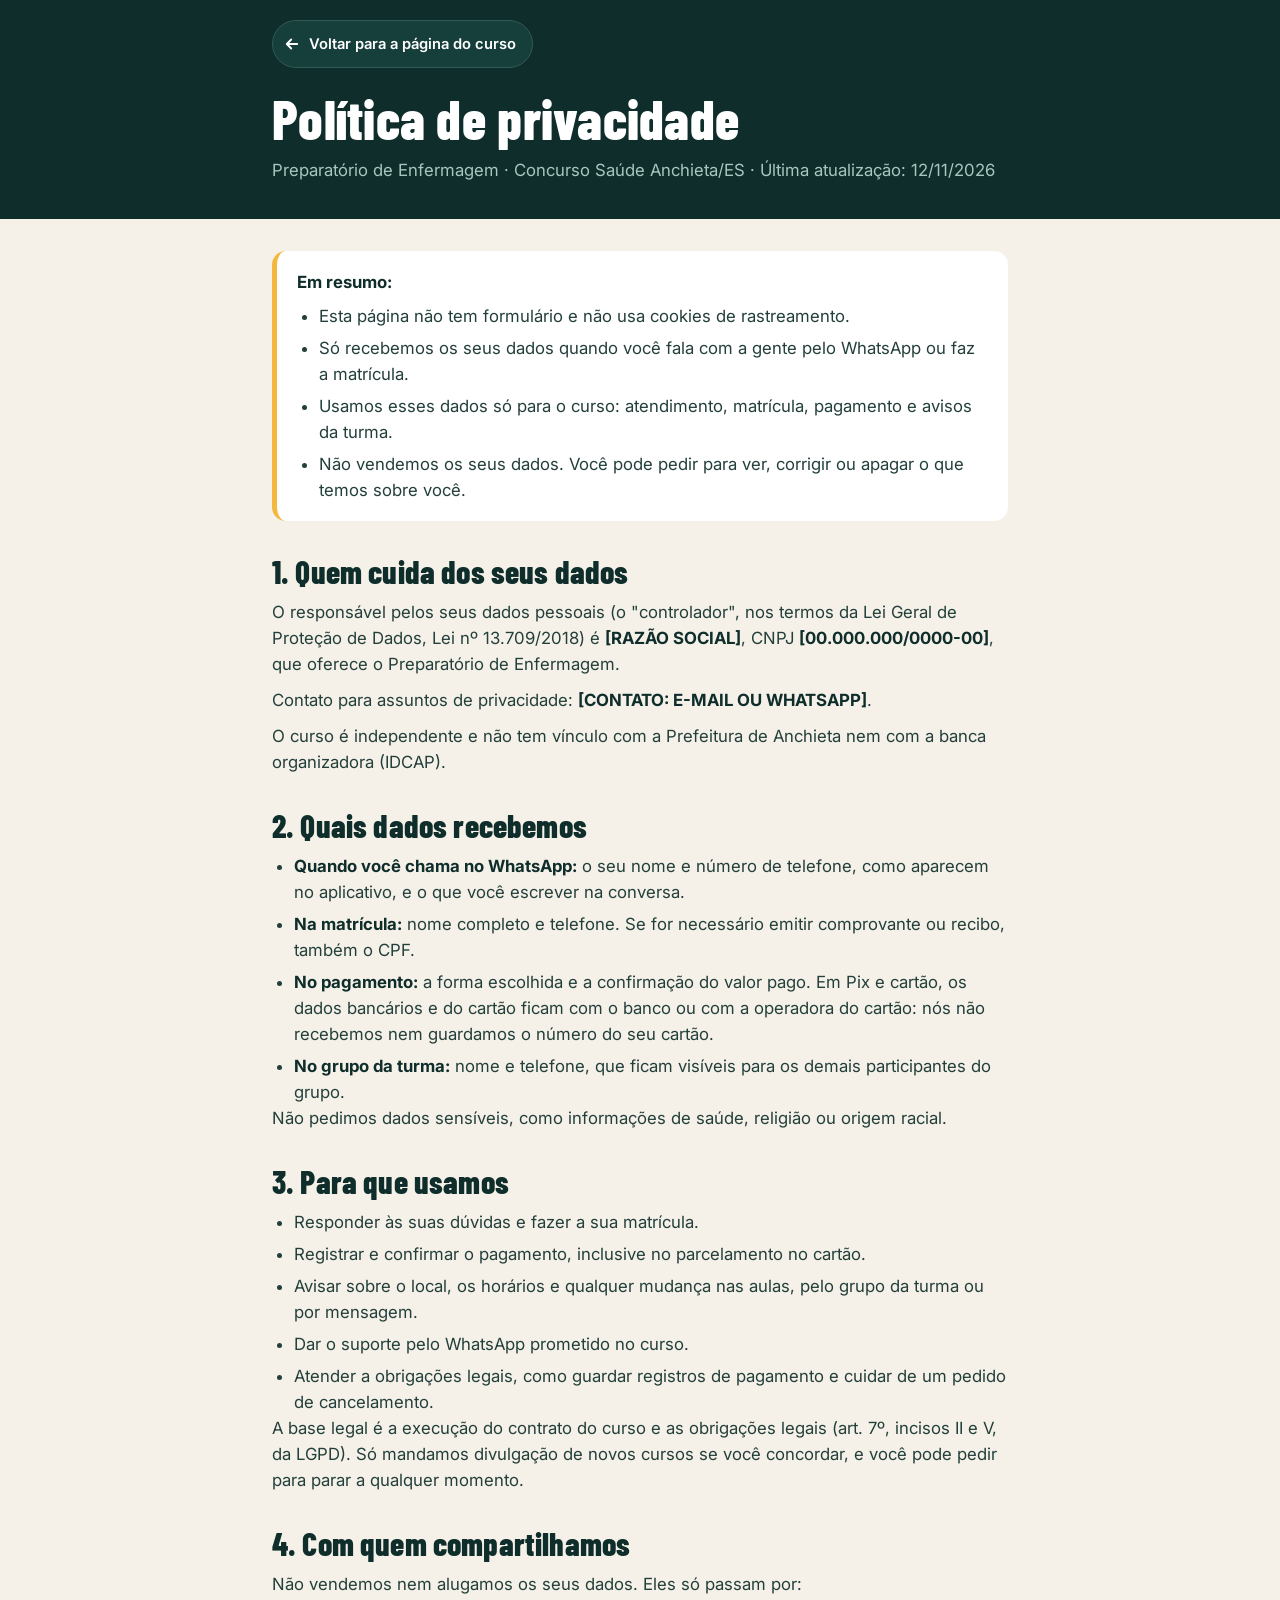
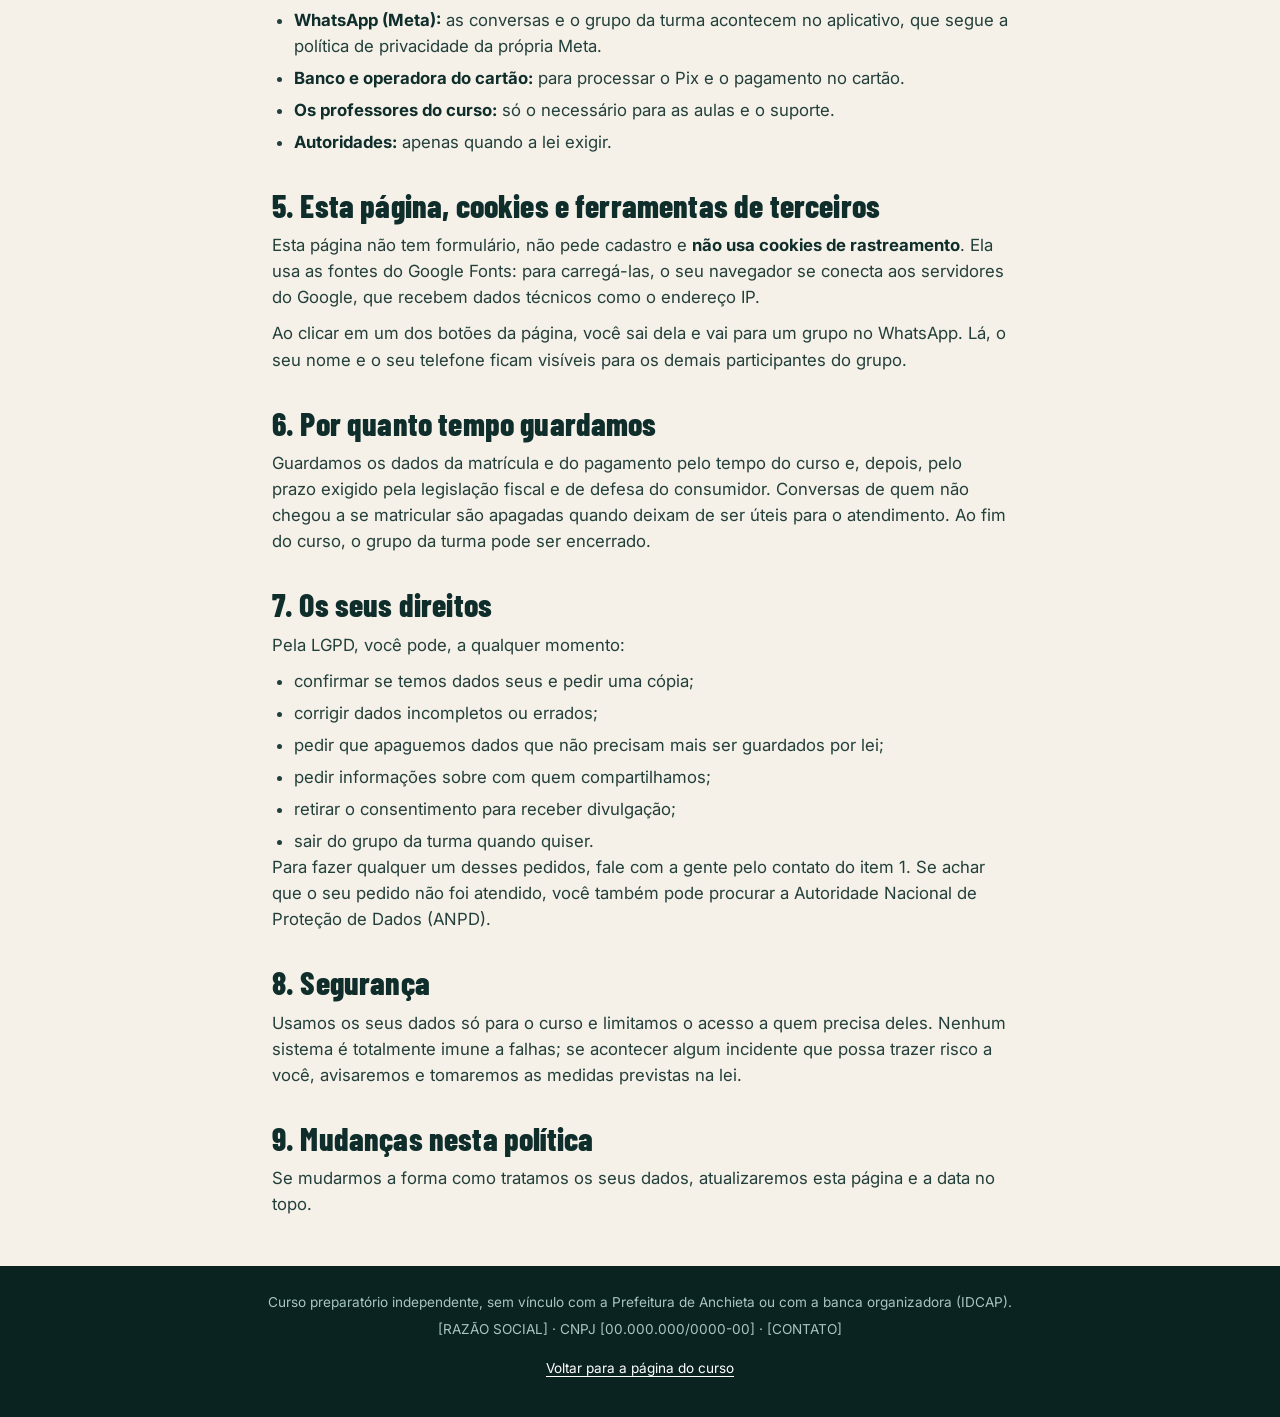
==== commit 96c45e5b: "Botoes levam ao grupo do WhatsApp e preco sai da pagina - Todos os botoes abrem o link do grupo do W" ====
--- a/politica-de-privacidade.html
+++ b/politica-de-privacidade.html
@@ -78,7 +78,7 @@
     <!-- SE INSTALAR O PIXEL DA META OU O GOOGLE TAG, TROQUE O PARÁGRAFO ACIMA: informe que a página passa a usar
          cookies de medição de anúncios dessas empresas e como a pessoa pode desativá-los (configurações do navegador
          e da conta da Meta/Google). Atualize também a data no topo. -->
-    <p>Ao clicar em um botão de compra, você sai desta página e vai para o WhatsApp.</p>
+    <p>Ao clicar em um dos botões da página, você sai dela e vai para um grupo no WhatsApp. Lá, o seu nome e o seu telefone ficam visíveis para os demais participantes do grupo.</p>
 
     <h2>6. Por quanto tempo guardamos</h2>
     <p>Guardamos os dados da matrícula e do pagamento pelo tempo do curso e, depois, pelo prazo exigido pela legislação fiscal e de defesa do consumidor. Conversas de quem não chegou a se matricular são apagadas quando deixam de ser úteis para o atendimento. Ao fim do curso, o grupo da turma pode ser encerrado.</p>
--- a/styles.css
+++ b/styles.css
@@ -145,6 +145,7 @@
 .especialidades { margin: 0 0 18px; padding-left: 20px; display: grid; gap: 4px; }
 .citacao { margin: 0; padding: 16px 18px; border-radius: 12px; background: var(--escuro); border: 1px solid var(--borda); font-size: 1.05rem; font-style: italic; line-height: 1.5; }
 .equipe-demais { border: 1px dashed var(--borda); border-radius: var(--raio); padding: 16px 20px; margin-bottom: 22px; color: #DCEAE6; }
+@media (max-width: 899px) { .centro-celular { display: flex; width: fit-content; margin-inline: auto; } }
 
 /* ===== Depoimentos ===== */
 .depoimentos { display: grid; gap: 12px; }
@@ -160,18 +161,18 @@
 .total-questoes { font-size: 1.2rem; text-align: center; margin-bottom: 20px; }
 .total-questoes strong { font-family: 'Barlow Condensed', sans-serif; font-size: 2.4rem; color: var(--ambar); display: block; line-height: 1; }
 
-/* ===== Investimento ===== */
-.investimento { background: linear-gradient(180deg, var(--creme) 0%, #FBF3DD 100%); }
-.preco-grade { display: grid; gap: 16px; }
-.preco-card { background: #fff; border: 3px solid var(--escuro); border-radius: 22px; padding: 22px 18px; text-align: center; box-shadow: var(--sombra); }
-.ancora { font-size: 1rem; margin-bottom: 14px; }
-.ancora s { color: #8B4A3F; text-decoration-thickness: 2px; }
-.voce-paga { font-weight: 600; color: var(--texto-claro-2); }
-.preco { font-family: 'Barlow Condensed', sans-serif; font-weight: 800; line-height: .9; color: var(--escuro); font-size: clamp(5rem, 25vw, 7.5rem); margin: 4px 0 8px; }
-.preco .moeda { font-size: .38em; vertical-align: top; margin-right: 4px; position: relative; top: .25em; }
-.parcelas { font-weight: 600; margin-bottom: 16px; }
-.argumentos { list-style: none; margin: 0; padding: 0; display: grid; gap: 10px; }
-.argumentos li { background: #fff; border-left: 5px solid var(--ambar); border-radius: 12px; padding: 14px 16px; }
+/* ===== Lançamento (o valor ainda não foi divulgado) ===== */
+.lancamento { background: linear-gradient(180deg, var(--creme) 0%, #FBF3DD 100%); }
+.lancamento-card { background: #fff; border: 3px solid var(--escuro); border-radius: 22px; padding: 26px 20px; text-align: center; box-shadow: var(--sombra); }
+.lancamento-selo { display: inline-flex; align-items: center; gap: 8px; font-size: .8rem; font-weight: 700; letter-spacing: .08em; text-transform: uppercase; color: var(--escuro); background: rgba(244, 183, 64, .25); border: 1px solid rgba(244, 183, 64, .8); padding: 6px 14px; border-radius: 99px; margin-bottom: 14px; }
+.ponto-vivo { width: 9px; height: 9px; border-radius: 50%; background: #C2410C; animation: vivo 1.6s ease-in-out infinite; }
+@keyframes vivo { 50% { opacity: .25; } }
+.lancamento-card h2 { margin-bottom: 12px; }
+.lancamento-texto { color: var(--texto-claro-2); font-size: 1.05rem; max-width: 560px; margin: 0 auto 18px; }
+.lancamento-lista { list-style: none; margin: 0 auto 22px; padding: 0; display: grid; gap: 10px; max-width: 360px; text-align: left; }
+.lancamento-lista li { display: flex; align-items: center; gap: 12px; font-weight: 600; background: var(--creme); border-radius: 12px; padding: 12px 14px; }
+.lancamento-lista .check { background: var(--verde-claro); }
+.lancamento-lista .check::after { border-color: #fff; }
 
 /* ===== Comparativo ===== */
 .comparativo { width: 100%; border-collapse: separate; border-spacing: 0; font-size: .97rem; }
@@ -289,7 +290,7 @@
   border-top: 1px solid var(--borda); transform: translateY(110%); transition: transform .3s ease;
 }
 .barra-celular.visivel { transform: none; }
-.barra-preco { font-family: 'Barlow Condensed', sans-serif; font-weight: 800; font-size: 1.7rem; color: var(--ambar); }
+.barra-texto { font-family: 'Barlow Condensed', sans-serif; font-weight: 700; font-size: 1.2rem; line-height: 1.05; color: var(--ambar); text-transform: uppercase; letter-spacing: .02em; }
 .barra-celular .botao { flex: 1; max-width: 240px; min-height: 50px; padding: 12px 18px; }
 
 /* ===== Aparecer ao rolar (só com JavaScript; sem ele, tudo aparece) ===== */
@@ -305,6 +306,7 @@
   .botao-gigante { width: auto; min-width: 360px; }
 }
 @media (min-width: 900px) {
+  .lancamento-card { padding: 40px; }
   :root { --lado: 32px; }
   body { font-size: 1.05rem; }
   .secao { padding: 64px 0; }
@@ -314,8 +316,6 @@
   .cards-3 { grid-template-columns: repeat(3, 1fr); gap: 16px; }
   .aulas { grid-template-columns: repeat(2, 1fr); gap: 12px; }
   .depoimentos { grid-template-columns: repeat(3, 1fr); }
-  .preco-grade { grid-template-columns: 1.1fr .9fr; align-items: center; gap: 28px; }
-  .preco-card { padding: 30px; }
   .barra-celular { display: none; }
   .rodape { padding-bottom: 26px; }
   .final { padding: 72px 0; }
@@ -389,13 +389,6 @@
 .js .pilha li .check, .js .lista-dor li .icone-x { transform: scale(0); transition: transform .45s cubic-bezier(.3, 1.6, .5, 1) calc(var(--atraso, 0s) + .25s); }
 .js .pilha li.visivel .check, .js .lista-dor li.visivel .icone-x { transform: scale(1); }
 
-/* Preço: o valor das aulas avulsas é riscado na frente da pessoa */
-.ancora s { text-decoration: none; background: linear-gradient(#8B4A3F, #8B4A3F) 0 58% / 0 2.5px no-repeat; transition: background-size .7s cubic-bezier(.6, 0, .2, 1) .6s; }
-.js .preco-card.visivel .ancora s, .preco-card:not(.revelar) .ancora s { background-size: 100% 2.5px; }
-html:not(.js) .ancora s { text-decoration: line-through; }
-.js .preco-card .preco { transform: scale(.85); opacity: 0; transition: transform .6s cubic-bezier(.3, 1.5, .5, 1) .9s, opacity .4s ease .9s; transform-origin: 50% 70%; }
-.js .preco-card.visivel .preco { transform: none; opacity: 1; }
-
 /* Linha do tempo se desenha; a data da prova pulsa */
 .js .anima-linha::before { transform: scaleY(0); transform-origin: top; transition: transform 1.4s cubic-bezier(.5, 0, .2, 1) .2s; }
 .js .anima-linha.visivel::before { transform: none; }
@@ -416,9 +409,8 @@
   html { scroll-behavior: auto; }
   *, *::before, *::after { transition: none !important; animation: none !important; }
   .js .revelar { opacity: 1; transform: none; }
-  .js .pilha li .check, .js .lista-dor li .icone-x, .js .preco-card .preco { transform: none; opacity: 1; }
+  .js .pilha li .check, .js .lista-dor li .icone-x { transform: none; opacity: 1; }
   .js .anima-linha::before { transform: none; }
-  .ancora s { background-size: 100% 2.5px; }
   .hero h1 .destaque { background-size: 100% 4px; }
   .progresso-leitura { display: none; }
 }
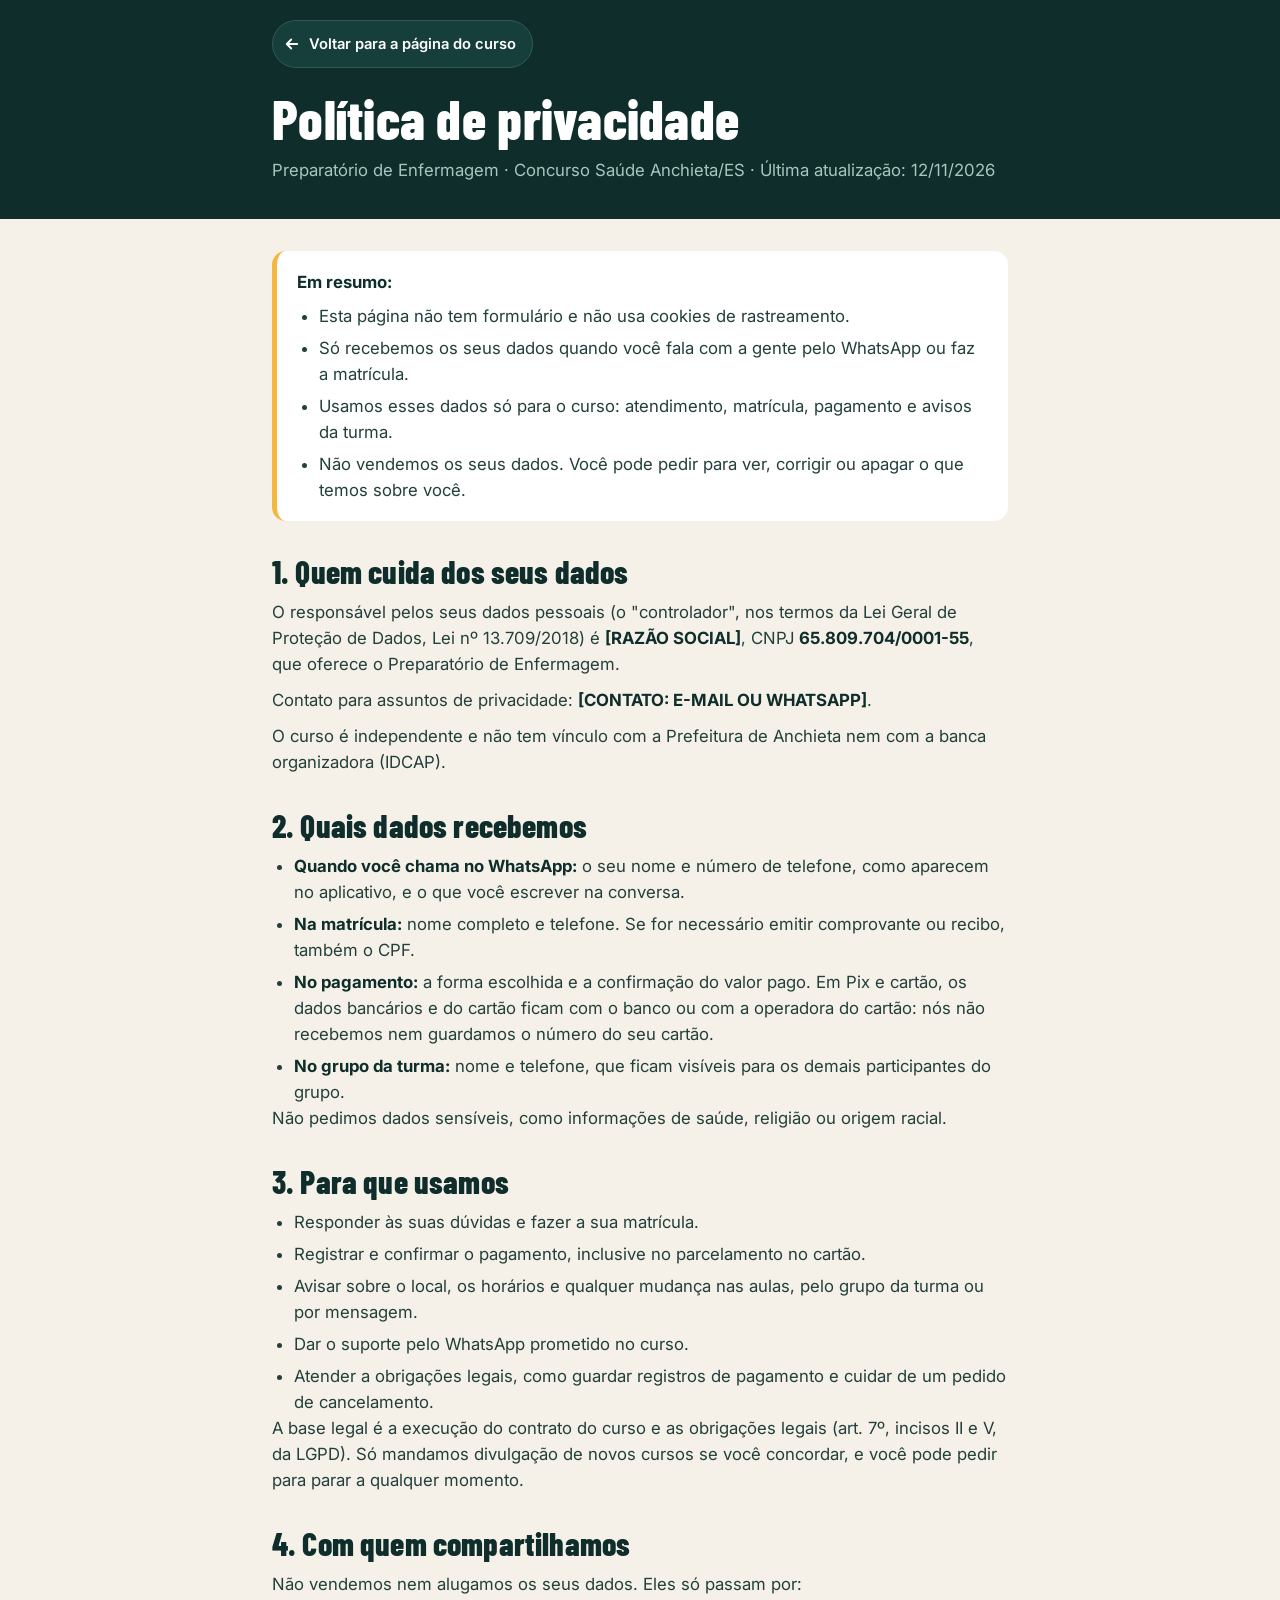
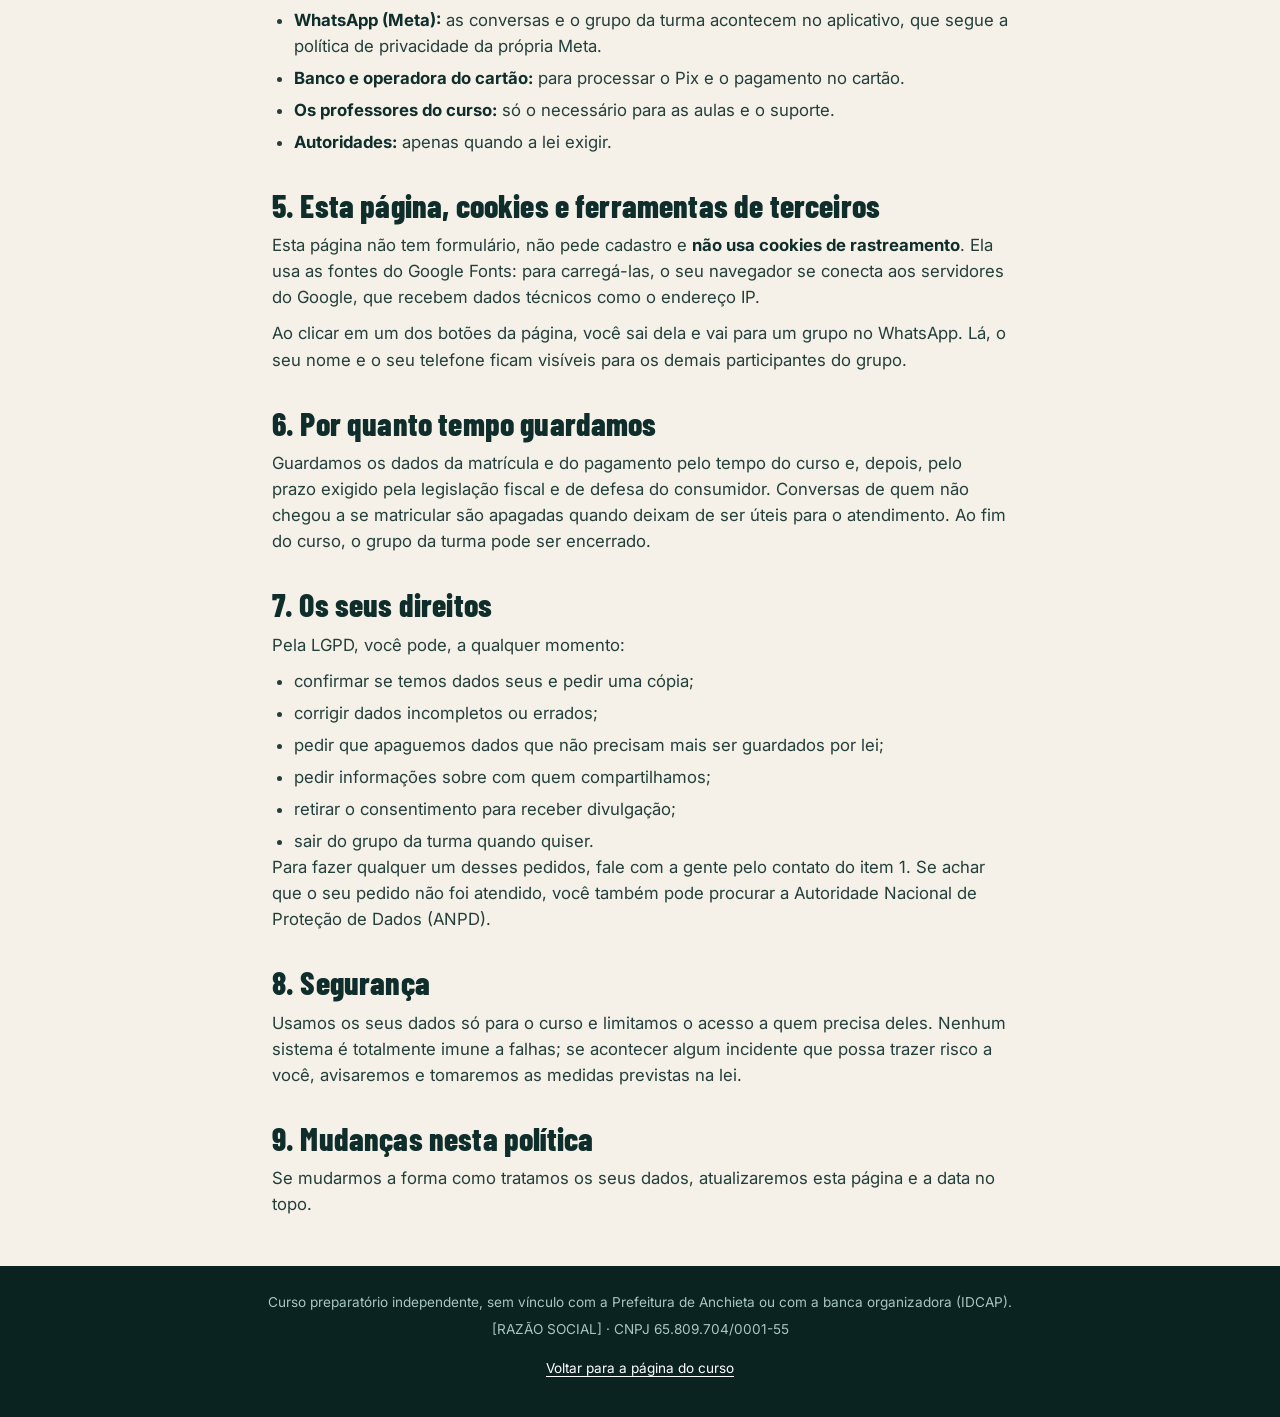
==== commit 2476ff76: "Frase da Brenda (concursada), aulas iniciadas em dezembro e CNPJ no rodape - Citacao da Brenda deixa" ====
--- a/politica-de-privacidade.html
+++ b/politica-de-privacidade.html
@@ -41,7 +41,7 @@
     </div>
 
     <h2>1. Quem cuida dos seus dados</h2>
-    <p>O responsável pelos seus dados pessoais (o "controlador", nos termos da Lei Geral de Proteção de Dados, Lei nº 13.709/2018) é <strong>[RAZÃO SOCIAL]</strong>, CNPJ <strong>[00.000.000/0000-00]</strong>, que oferece o Preparatório de Enfermagem.</p>
+    <p>O responsável pelos seus dados pessoais (o "controlador", nos termos da Lei Geral de Proteção de Dados, Lei nº 13.709/2018) é <strong>[RAZÃO SOCIAL]</strong>, CNPJ <strong>65.809.704/0001-55</strong>, que oferece o Preparatório de Enfermagem.</p>
     <p>Contato para assuntos de privacidade: <strong>[CONTATO: E-MAIL OU WHATSAPP]</strong>.</p>
     <p>O curso é independente e não tem vínculo com a Prefeitura de Anchieta nem com a banca organizadora (IDCAP).</p>
 
@@ -106,7 +106,7 @@
 <footer class="rodape">
   <div class="caixa">
     <p>Curso preparatório independente, sem vínculo com a Prefeitura de Anchieta ou com a banca organizadora (IDCAP).</p>
-    <p>[RAZÃO SOCIAL] · CNPJ [00.000.000/0000-00] · [CONTATO]</p>
+    <p>[RAZÃO SOCIAL] · CNPJ 65.809.704/0001-55</p>
     <p><a href="index.html">Voltar para a página do curso</a></p>
   </div>
 </footer>
--- a/styles.css
+++ b/styles.css
@@ -99,7 +99,7 @@
 .hero-resumo li { display: flex; align-items: baseline; gap: 12px; padding-bottom: 14px; border-bottom: 1px solid var(--borda); }
 .hero-resumo li:last-child { border-bottom: 0; padding-bottom: 0; }
 .hero-resumo strong { font-family: 'Barlow Condensed', sans-serif; font-weight: 800; font-size: 2.4rem; line-height: 1; color: var(--ambar); min-width: 128px; white-space: nowrap; }
-.hero-resumo span { color: #DCEAE6; }
+.hero-resumo li > span { color: #DCEAE6; }
 .hero-resumo-equipe { margin-top: 18px; padding-top: 16px; border-top: 1px solid var(--borda); font-size: .9rem; color: var(--texto-2); }
 
 /* ===== Números ===== */
@@ -414,3 +414,9 @@
   .hero h1 .destaque { background-size: 100% 4px; }
   .progresso-leitura { display: none; }
 }
+
+/* Botões centralizados na tela do computador */
+@media (min-width: 900px) {
+  a.botao[data-cta]:not([data-cta="barra-celular"]) { display: flex; width: fit-content; margin-inline: auto; }
+  .hero-texto .micro { text-align: center; }
+}
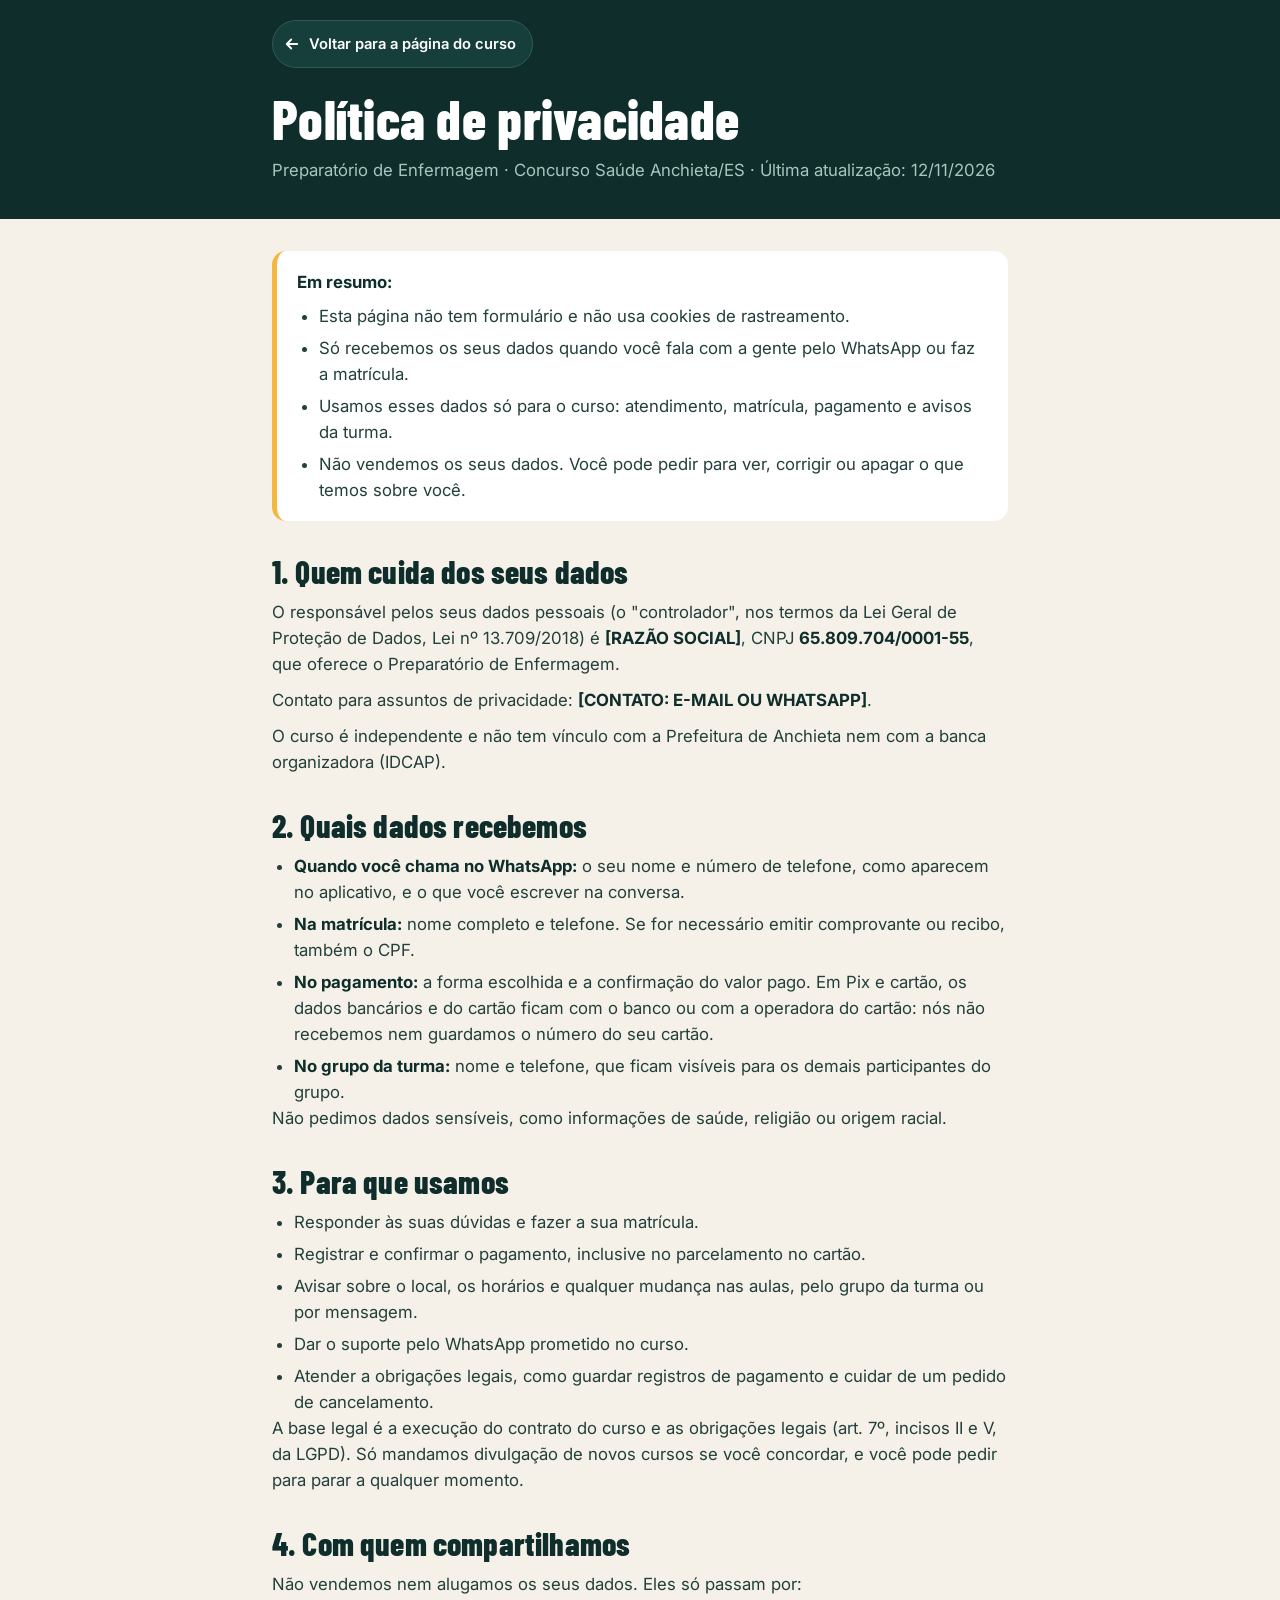
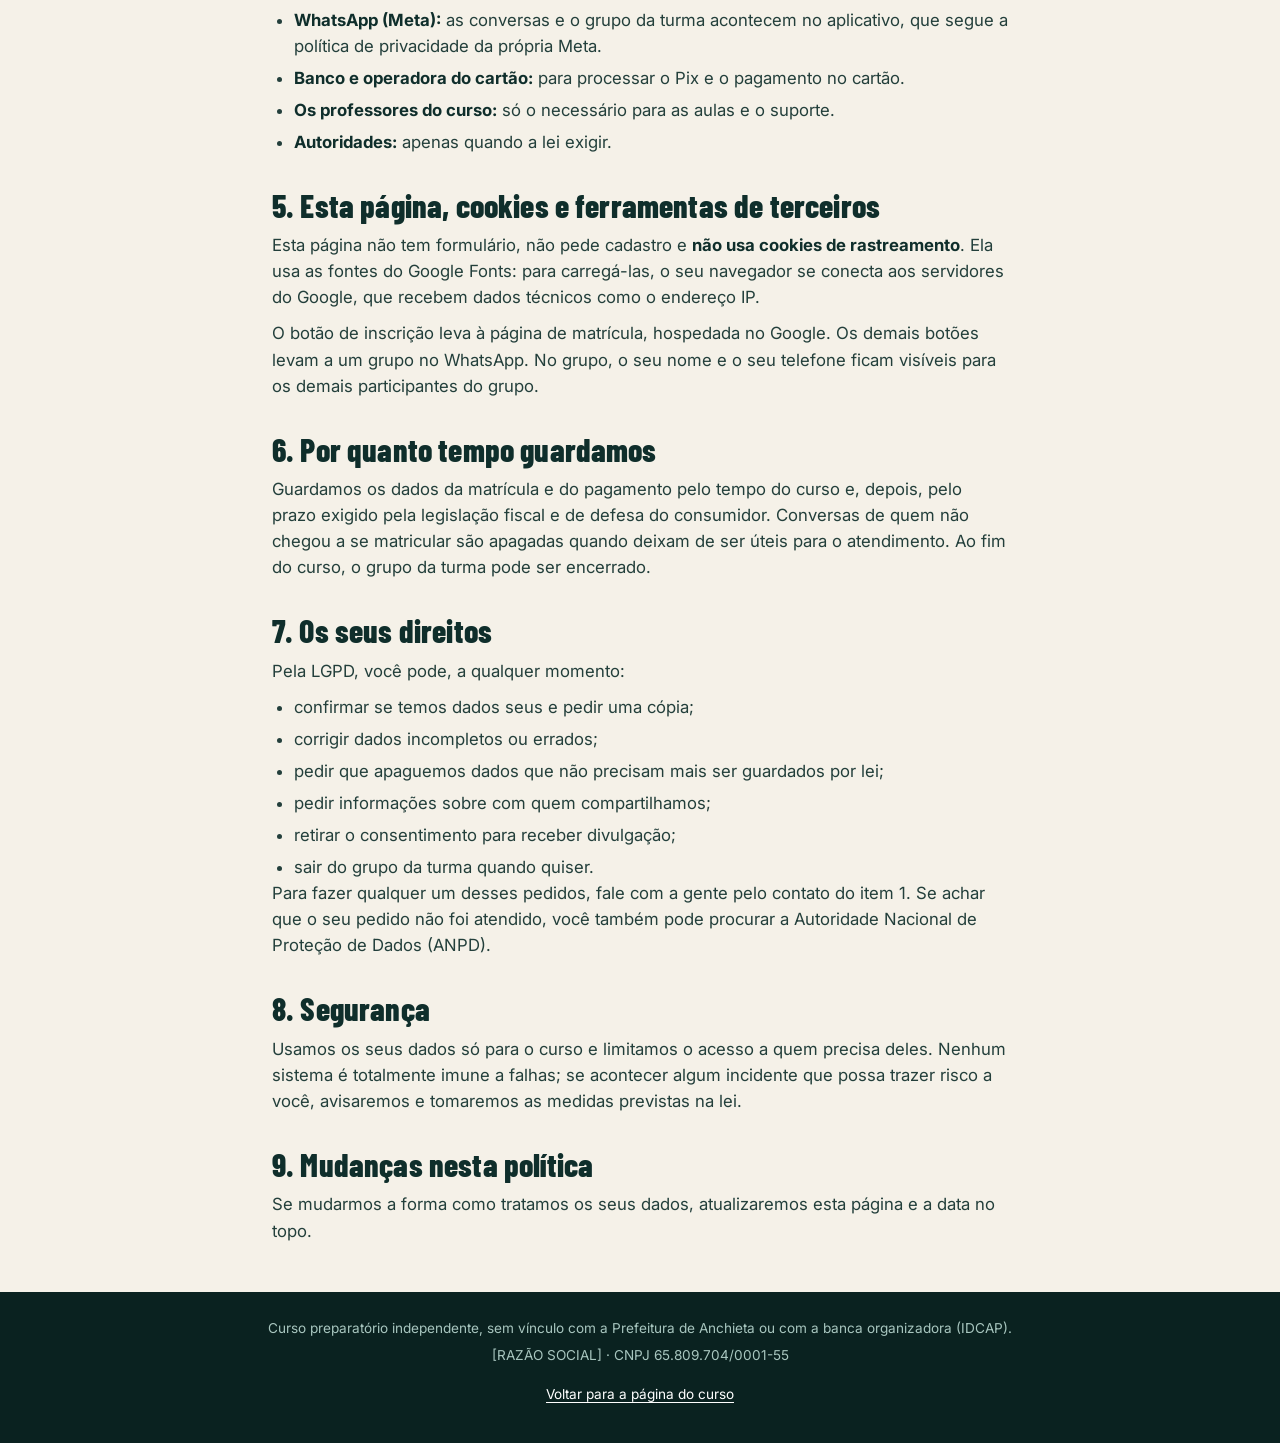
==== commit d5ff903c: "Valor do curso, 1o lote ate 06/12/2026 e link da matricula - Secao do valor: R$ 494,90 a vista (Pix " ====
--- a/politica-de-privacidade.html
+++ b/politica-de-privacidade.html
@@ -11,7 +11,7 @@
 <link rel="preconnect" href="https://fonts.googleapis.com">
 <link rel="preconnect" href="https://fonts.gstatic.com" crossorigin>
 <link href="https://fonts.googleapis.com/css2?family=Barlow+Condensed:wght@700;800&family=Inter:wght@400;500;600;700&display=swap" rel="stylesheet">
-<link rel="stylesheet" href="styles.css">
+<link rel="stylesheet" href="styles.css?v=202611251302">
 </head>
 <body class="pagina-texto">
 <a class="pular" href="#conteudo">Pular para o conteúdo</a>
@@ -78,7 +78,7 @@
     <!-- SE INSTALAR O PIXEL DA META OU O GOOGLE TAG, TROQUE O PARÁGRAFO ACIMA: informe que a página passa a usar
          cookies de medição de anúncios dessas empresas e como a pessoa pode desativá-los (configurações do navegador
          e da conta da Meta/Google). Atualize também a data no topo. -->
-    <p>Ao clicar em um dos botões da página, você sai dela e vai para um grupo no WhatsApp. Lá, o seu nome e o seu telefone ficam visíveis para os demais participantes do grupo.</p>
+    <p>O botão de inscrição leva à página de matrícula, hospedada no Google. Os demais botões levam a um grupo no WhatsApp. No grupo, o seu nome e o seu telefone ficam visíveis para os demais participantes do grupo.</p>
 
     <h2>6. Por quanto tempo guardamos</h2>
     <p>Guardamos os dados da matrícula e do pagamento pelo tempo do curso e, depois, pelo prazo exigido pela legislação fiscal e de defesa do consumidor. Conversas de quem não chegou a se matricular são apagadas quando deixam de ser úteis para o atendimento. Ao fim do curso, o grupo da turma pode ser encerrado.</p>
--- a/styles.css
+++ b/styles.css
@@ -169,10 +169,12 @@
 @keyframes vivo { 50% { opacity: .25; } }
 .lancamento-card h2 { margin-bottom: 12px; }
 .lancamento-texto { color: var(--texto-claro-2); font-size: 1.05rem; max-width: 560px; margin: 0 auto 18px; }
-.lancamento-lista { list-style: none; margin: 0 auto 22px; padding: 0; display: grid; gap: 10px; max-width: 360px; text-align: left; }
-.lancamento-lista li { display: flex; align-items: center; gap: 12px; font-weight: 600; background: var(--creme); border-radius: 12px; padding: 12px 14px; }
-.lancamento-lista .check { background: var(--verde-claro); }
-.lancamento-lista .check::after { border-color: #fff; }
+.preco { font-family: 'Barlow Condensed', sans-serif; font-weight: 800; line-height: .95; color: var(--escuro); font-size: clamp(4.6rem, 22vw, 7.5rem); margin: 4px 0 10px; white-space: nowrap; animation: pulsar-preco 2.2s ease-in-out infinite; }
+.preco .moeda { font-size: .38em; vertical-align: top; margin-right: 6px; position: relative; top: .25em; }
+.preco .centavos { font-size: .45em; vertical-align: top; position: relative; top: .18em; }
+@keyframes pulsar-preco { 50% { transform: scale(1.05); } }
+.parcelas { font-weight: 700; margin-bottom: 2px; }
+.parcelas-cartao { color: var(--texto-claro-2); margin-bottom: 14px; }
 
 /* ===== Comparativo ===== */
 .comparativo { width: 100%; border-collapse: separate; border-spacing: 0; font-size: .97rem; }
@@ -344,6 +346,7 @@
 .hero-texto > :nth-child(3) { animation-delay: .3s; }
 .hero-texto > :nth-child(4) { animation-delay: .45s; }
 .hero-texto > :nth-child(5) { animation-delay: .55s; }
+.hero-texto > :nth-child(6) { animation-delay: .65s; }
 .hero-resumo { animation-delay: .4s; }
 .hero-resumo li { animation: subir .6s ease both; }
 .hero-resumo li:nth-child(1) { animation-delay: .6s; }
@@ -420,3 +423,16 @@
   a.botao[data-cta]:not([data-cta="barra-celular"]) { display: flex; width: fit-content; margin-inline: auto; }
   .hero-texto .micro { text-align: center; }
 }
+
+/* Aviso: inscrições do concurso abertas */
+.aviso-inscricoes { display: flex; align-items: center; gap: 10px; width: fit-content; margin: 10px 0 16px; padding: 8px 14px; border-radius: 99px; background: rgba(34, 197, 94, .12); border: 1px solid rgba(34, 197, 94, .5); color: #DCEAE6; font-size: .9rem; line-height: 1.3; }
+.aviso-inscricoes strong { color: #86EFAC; }
+.aviso-inscricoes .ponto-vivo { flex: none; width: 10px; height: 10px; background: var(--coral, #E8553D); box-shadow: 0 0 0 0 rgba(232, 85, 61, .6); animation: vivo 1.2s ease-in-out infinite, onda-vermelha 1.6s ease-out infinite; }
+@keyframes onda-vermelha { 0% { box-shadow: 0 0 0 0 rgba(232, 85, 61, .6); } 100% { box-shadow: 0 0 0 8px rgba(232, 85, 61, 0); } }
+
+.aviso-lote { background: rgba(244, 183, 64, .12); border-color: rgba(244, 183, 64, .55); }
+.aviso-lote strong { color: #FFD27A; }
+.aviso-inscricoes + .aviso-lote { margin-top: -6px; }
+.barra-texto.barra-preco { font-size: 1.6rem; white-space: nowrap; }
+.barra-preco small { display: block; font: 600 .7rem/1.2 'Inter', sans-serif; color: var(--texto-2); text-transform: none; }
+.hero-texto > :nth-child(7) { animation-delay: .72s; }
